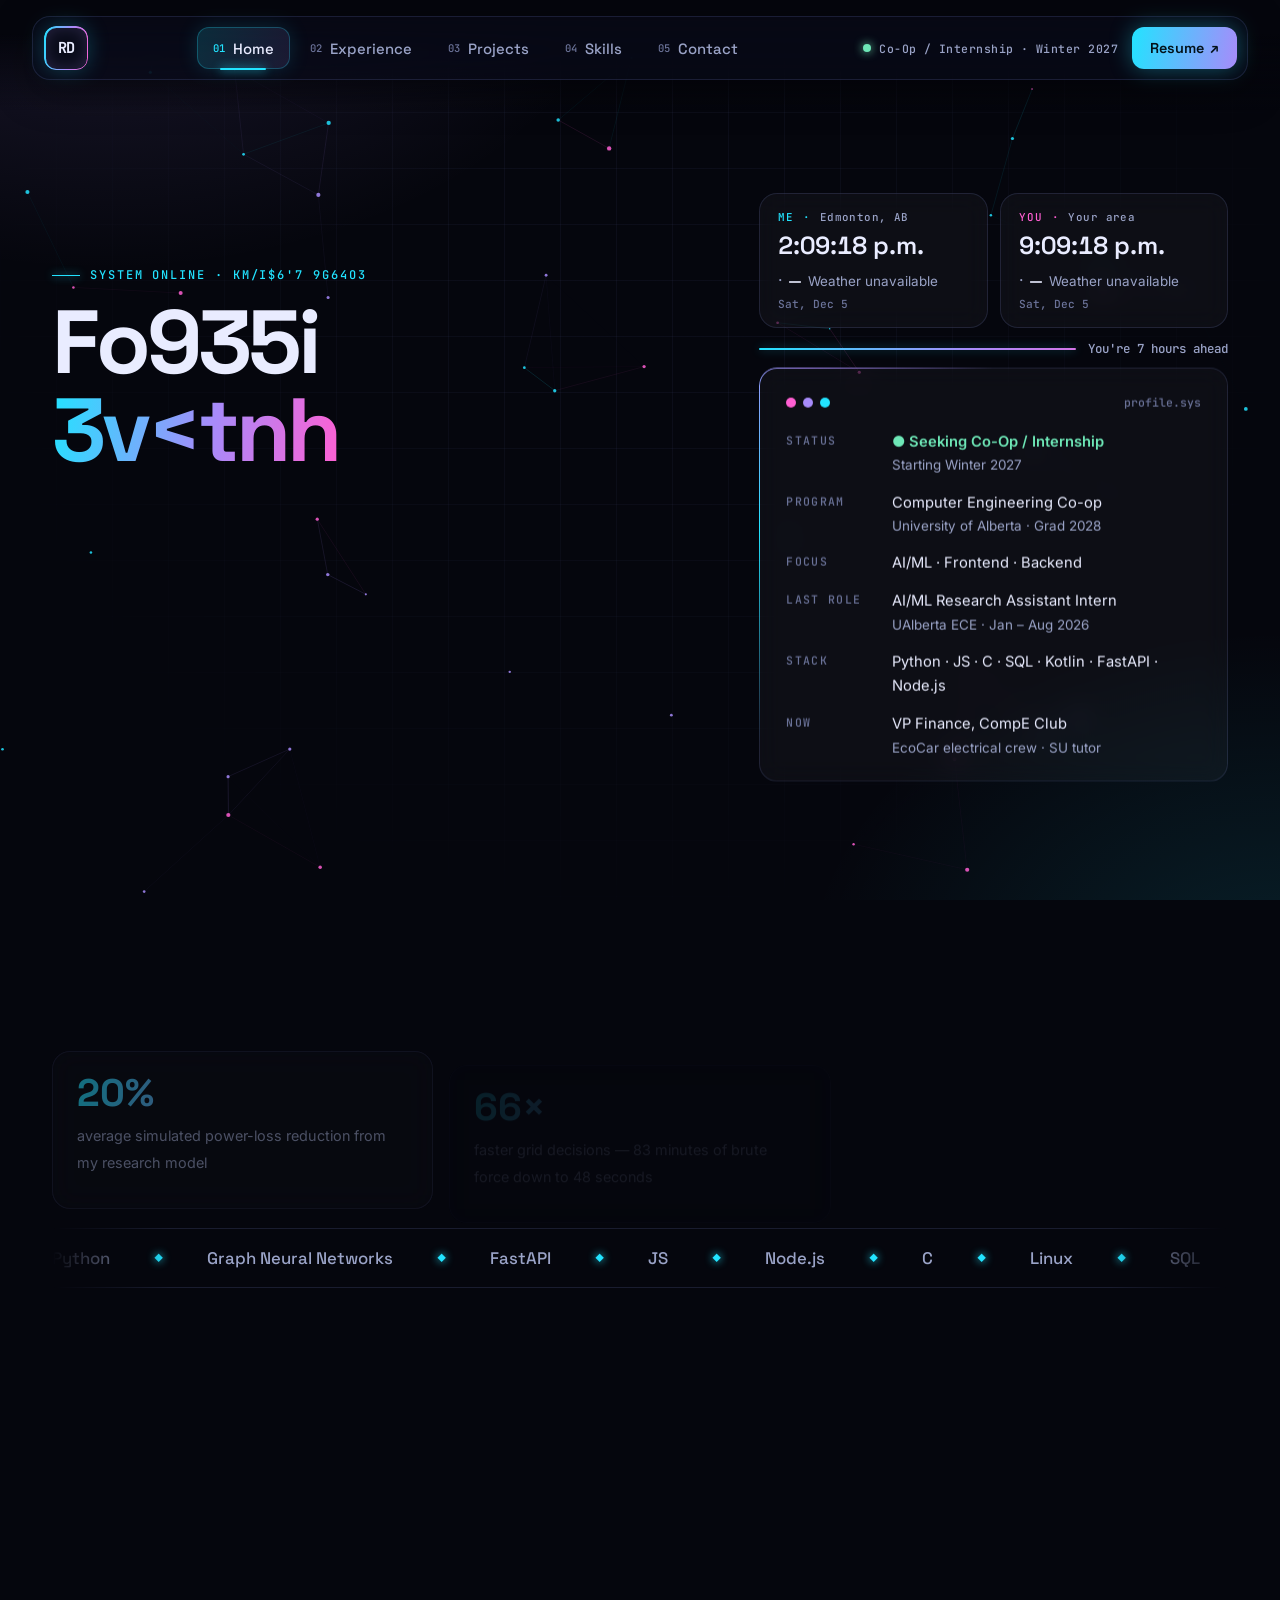
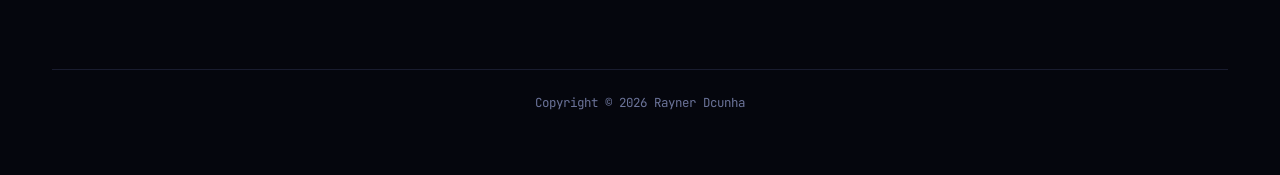
==== index.html @ 47a9ff44 "Push Leetcode UI" ====
<!doctype html>
<html lang="en">
<head>
  <meta charset="utf-8">
  <meta name="viewport" content="width=device-width, initial-scale=1">
  <title>Rayner's Domain</title>
  <meta name="description" content="Rayner Dcunha — Computer Engineering co-op student at the University of Alberta building ML systems, full-stack web apps and systems software. Looking for a co-op/internship starting Winter 2027.">
  <meta name="author" content="Rayner Dcunha">
  <link rel="canonical" href="https://raynerdcunha.vercel.app/">
  <meta property="og:type" content="website">
  <meta property="og:site_name" content="Rayner's Domain">
  <meta property="og:title" content="Rayner Dcunha | Rayner's Domain">
  <meta property="og:description" content="Rayner Dcunha — Computer Engineering co-op student at the University of Alberta building ML systems, full-stack web apps and systems software. Looking for a co-op/internship starting Winter 2027.">
  <meta property="og:url" content="https://raynerdcunha.vercel.app/">
  <meta property="og:image" content="https://raynerdcunha.vercel.app/assets/images/og-preview.png">
  <meta name="twitter:card" content="summary_large_image">
  <meta name="theme-color" content="#05060d">
  <link rel="icon" href="/assets/images/rd-logo.svg" type="image/svg+xml">
  <link rel="icon" href="/assets/images/favicon-32.png" sizes="32x32" type="image/png">
  <link rel="apple-touch-icon" href="/assets/images/apple-touch-icon.png">
  <link rel="preconnect" href="https://fonts.googleapis.com">
  <link rel="preconnect" href="https://fonts.gstatic.com" crossorigin>
  <link href="https://fonts.googleapis.com/css2?family=Inter:wght@400;500;600&family=JetBrains+Mono:wght@400;500;700&family=Space+Grotesk:wght@500;600;700&display=swap" rel="stylesheet">
  <link rel="stylesheet" href="/assets/css/main.css">
  <script>
    (function () {
      var r = document.documentElement; r.classList.add('js');
      var seen = false; try { seen = sessionStorage.getItem('rd-loader-seen') === '1'; } catch (e) {}
      var rm = false; // site effects always run
      var wiping = false; try { wiping = sessionStorage.getItem('rd-wipe') === '1'; } catch (e) {}
      if (wiping && !rm) r.classList.add('is-wiping');
      else if (!seen && !rm) r.classList.add('is-loading');
    })();
  </script>
  <script type="application/ld+json">
  {"@context":"https://schema.org","@type":"Person","name":"Rayner Dcunha","url":"https://raynerdcunha.vercel.app/",
   "email":"mailto:rdcunha@ualberta.ca","jobTitle":"Computer Engineering Co-op Student",
   "affiliation":{"@type":"CollegeOrUniversity","name":"University of Alberta"},
   "sameAs":["https://github.com/raynerdcunha","https://www.linkedin.com/in/raynerdcunha","https://leetcode.com/u/raynerdcunha"]}
  </script>
</head>
<body>
  <div class="loader" aria-hidden="true"><span class="loader__mark grad-text">RD</span></div>
  <div class="wipe" aria-hidden="true"></div>
  <div class="space" aria-hidden="true"><canvas id="space-network" aria-hidden="true"></canvas></div>

  <header class="taskbar">
    <div class="taskbar__inner">
      <a class="logo" href="/" aria-label="Home">
        <span class="logo__mark">RD</span>
      </a>
      <nav class="taskbar__nav" aria-label="Main">
        <span class="taskbar__indicator" aria-hidden="true"></span>
        <ol class="taskbar__list">
        <li><a class="taskbar__link" href="/" aria-current="page"><span class="taskbar__num">01</span>Home</a></li>
        <li><a class="taskbar__link" href="/experience"><span class="taskbar__num">02</span>Experience</a></li>
        <li><a class="taskbar__link" href="/projects"><span class="taskbar__num">03</span>Projects</a></li>
        <li><a class="taskbar__link" href="/skills"><span class="taskbar__num">04</span>Skills</a></li>
        <li><a class="taskbar__link" href="/contact"><span class="taskbar__num">05</span>Contact</a></li>
        </ol>
      </nav>
      <div class="taskbar__right">
        <span class="taskbar__status"><span class="pulse" aria-hidden="true"></span>Co-Op / Internship · Winter 2027</span>
        <a class="taskbar__resume magnetic" href="/resume" target="_blank" rel="noopener">Resume <span aria-hidden="true">↗</span><span class="visually-hidden">(PDF, opens in a new tab)</span></a>
      </div>
    </div>
    <div class="progress" aria-hidden="true"><span></span></div>
  </header>

  <main id="main" class="main">
    <section class="home" aria-labelledby="home-title">
      <div>
        <p class="hud">System online · Rayner's Domain</p>
        <h1 id="home-title" class="home__name"><span class="split">Rayner</span><br><span class="split grad-text">Dcunha</span></h1>
        <p class="home__role">I build <span class="typed" data-typed="AI/ML systems|frontends people enjoy|backends that scale|tools people actually use">AI/ML systems</span></p>
        <p class="home__pitch">
          Computer Engineering co-op student at the University of Alberta.
          I like turning ideas into working software — from AI/ML models to the frontends and backends people actually use.
        </p>
        <div class="home__actions">
          <a class="btn btn--neon magnetic" href="/projects">Explore my projects <span class="arrow" aria-hidden="true">→</span></a>
          <a class="btn magnetic" href="/assets/resume/Rayner_Dcunha_Resume.pdf" target="_blank" rel="noopener">Resume <span aria-hidden="true">↗</span></a>
          <a class="btn magnetic" href="/contact">Contact</a>
        </div>
      </div>

      <div class="hero-side">
        <div class="tz-panel" aria-label="My local time and weather next to yours">
          <div class="tz-card glass" data-side="me">
            <p class="tz-label">Me · <span data-part="city">Edmonton, AB</span></p>
            <p class="tz-time" data-part="time">--:--</p>
            <p class="tz-weather"><span class="tz-icon" data-part="icon" aria-hidden="true">·</span><span class="tz-temp" data-part="temp">…</span><span class="tz-cond" data-part="cond">Loading</span></p>
            <p class="tz-day" data-part="day">&nbsp;</p>
          </div>
          <div class="tz-card glass" data-side="you">
            <p class="tz-label">You · <span data-part="city">Your area</span></p>
            <p class="tz-time" data-part="time">--:--</p>
            <p class="tz-weather"><span class="tz-icon" data-part="icon" aria-hidden="true">·</span><span class="tz-temp" data-part="temp">…</span><span class="tz-cond" data-part="cond">Loading</span></p>
            <p class="tz-day" data-part="day">&nbsp;</p>
          </div>
          <p class="tz-gap"><span class="tz-line" aria-hidden="true"></span><span data-part="gap">&nbsp;</span></p>
        </div>
      <aside class="profile glass" aria-label="Quick profile">
        <div class="profile__bar" aria-hidden="true"><span></span><span></span><span></span><b>profile.sys</b></div>
        <dl class="profile__rows">
          <div class="profile__row"><dt>STATUS</dt><dd><span class="online">● Seeking Co-Op / Internship</span><small>Starting Winter 2027</small></dd></div>
          <div class="profile__row"><dt>PROGRAM</dt><dd>Computer Engineering Co-op<small>University of Alberta · Grad 2028</small></dd></div>
          <div class="profile__row"><dt>FOCUS</dt><dd>AI/ML · Frontend · Backend</dd></div>
          <div class="profile__row"><dt>LAST ROLE</dt><dd>AI/ML Research Assistant Intern<small>UAlberta ECE · Jan – Aug 2026</small></dd></div>
          <div class="profile__row"><dt>STACK</dt><dd>Python · JS · C · SQL · Kotlin · FastAPI · Node.js</dd></div>
          <div class="profile__row"><dt>NOW</dt><dd>VP Finance, CompE Club<small>EcoCar electrical crew · SU tutor</small></dd></div>
        </dl>
      </aside>
      </div>
    </section>

    <svg class="beams" viewBox="0 0 1200 220" preserveAspectRatio="none" aria-hidden="true">
      <defs><linearGradient id="beam-g" x1="0" x2="1"><stop offset="0" stop-color="#22e3ff" stop-opacity="0"/><stop offset=".5" stop-color="#22e3ff"/><stop offset="1" stop-color="#a78bfa" stop-opacity="0"/></linearGradient></defs>
      <path class="beam beam--1" d="M0,150 C200,40 400,200 600,110 S1000,30 1200,120"/>
      <path class="beam beam--2" d="M0,90 C250,190 450,30 650,140 S1000,200 1200,70"/>
      <path class="beam beam--3" d="M0,190 C300,120 500,170 700,60 S1050,150 1200,180"/>
    </svg>

    <ul class="stats" aria-label="Highlights">
      <li class="stat glass glass--glow reveal"><span class="stat__num grad-text" data-count="31" data-suffix="%">31%</span><span class="stat__label">average simulated power-loss reduction from my research model</span></li>
      <li class="stat glass glass--glow reveal" style="--d:.08s"><span class="stat__num grad-text" data-count="103" data-suffix="×">103×</span><span class="stat__label">faster grid decisions — 83 minutes of brute force down to 48 seconds</span></li>
      <li class="stat stat--lc glass glass--glow reveal" style="--d:.16s">
        <a class="lc" href="https://leetcode.com/u/raynerdcunha/" target="_blank" rel="noopener" aria-label="LeetCode profile: 163 problems solved. Opens in a new tab.">
          <span class="lc__main">
            <span id="lc-solved" class="stat__num grad-text" data-count="163" data-suffix="">163</span>
            <span class="stat__label">LeetCode problems solved</span>
            <span class="lc__pills">
              <span class="pill pill--easy"><b id="lc-easy">127</b> EASY</span>
              <span class="pill pill--medium"><b id="lc-medium">34</b> MED</span>
              <span class="pill pill--hard"><b id="lc-hard">2</b> HARD</span>
            </span>
          </span>
          <span class="lc__side">
            <span class="lc__arrow" aria-hidden="true">↗</span>
            <svg class="lc__ring" viewBox="0 0 100 100" aria-hidden="true">
              <circle class="lc__track" cx="50" cy="50" r="42"/>
              <circle id="lc-arc-easy" class="lc__arc lc__arc--easy" cx="50" cy="50" r="42" stroke-dasharray="197.04 66.85" stroke-dashoffset="0.00"/>
              <circle id="lc-arc-medium" class="lc__arc lc__arc--medium" cx="50" cy="50" r="42" stroke-dasharray="49.82 214.07" stroke-dashoffset="-201.04"/>
              <circle id="lc-arc-hard" class="lc__arc lc__arc--hard" cx="50" cy="50" r="42" stroke-dasharray="5.03 258.86" stroke-dashoffset="-254.86"/>
            </svg>
          </span>
        </a>
      </li>
    </ul>



    <div class="marquee" aria-label="Tech I work with">
      <div class="marquee__track">
        <span>Python</span><span>Graph Neural Networks</span><span>FastAPI</span><span>JS</span><span>Node.js</span><span>C</span><span>Linux</span><span>SQL</span><span>Neo4j</span><span>Kotlin</span><span>Jetpack Compose</span><span>LLM Agents</span><span>STM32</span><span>Git</span>
        <span aria-hidden="true">Python</span><span aria-hidden="true">Graph Neural Networks</span><span aria-hidden="true">FastAPI</span><span aria-hidden="true">JS</span><span aria-hidden="true">Node.js</span><span aria-hidden="true">C</span><span aria-hidden="true">Linux</span><span aria-hidden="true">SQL</span><span aria-hidden="true">Neo4j</span><span aria-hidden="true">Kotlin</span><span aria-hidden="true">Jetpack Compose</span><span aria-hidden="true">LLM Agents</span><span aria-hidden="true">STM32</span><span aria-hidden="true">Git</span>
      </div>
    </div>

    <nav class="sectors" aria-label="Explore the domain">
      <a class="sector glass glass--glow reveal" href="/experience"><span class="sector__num">02 / EXPERIENCE</span><span class="sector__title">Research &amp; roles <span aria-hidden="true">→</span></span><p class="sector__text">Two research positions and seven leadership roles.</p></a>
      <a class="sector glass glass--glow reveal" style="--d:.06s" href="/projects"><span class="sector__num">03 / PROJECTS</span><span class="sector__title">Things I built <span aria-hidden="true">→</span></span><p class="sector__text">ML, systems, web, Android and hardware.</p></a>
      <a class="sector glass glass--glow reveal" style="--d:.12s" href="/skills"><span class="sector__num">04 / SKILLS</span><span class="sector__title">Knowledge graph <span aria-hidden="true">→</span></span><p class="sector__text">26 skills, each linked to where I used it.</p></a>
      <a class="sector glass glass--glow reveal" style="--d:.18s" href="/contact"><span class="sector__num">05 / CONTACT</span><span class="sector__title">Say hello <span aria-hidden="true">→</span></span><p class="sector__text">Form, email, LinkedIn, GitHub.</p></a>
    </nav>

    <footer class="footer">
      <span>Copyright © <span id="year">2026</span> Rayner Dcunha</span>
    </footer>
  </main>
  <script src="/assets/vendor/gsap.min.js" defer></script>
  <script src="/assets/vendor/ScrollTrigger.min.js" defer></script>
  <script src="/assets/js/site-shell.js" defer></script>
  <script src="/assets/js/motion.js" defer></script>
  <script src="/assets/js/space-network.js" defer></script>
  <script src="/assets/js/time-weather.js" defer></script>
  <script src="/assets/js/leetcode-stat.js" defer></script>
</body>
</html>
---- assets/css/main.css ----
/* =========================================================
   Rayner's Domain — shared stylesheet (all pages)
   Theme: dark & futuristic — deep space, neon, glass.
   Sections: tokens · base · background · shell (taskbar, cursor, wipe)
             components · home · experience · projects
             skills · contact · 404 · motion · small screens
   ========================================================= */

/* ---------- Tokens ---------- */
:root {
  --bg: #05060d;
  --bg-2: #0a0c1a;
  --glass: rgba(255, 255, 255, 0.035);
  --glass-strong: rgba(255, 255, 255, 0.06);
  --line: rgba(148, 163, 255, 0.14);
  --line-strong: rgba(148, 163, 255, 0.28);
  --text: #e9ecff;
  --muted: #9aa3c7;
  --dim: #6b7399;

  --cyan: #22e3ff;
  --violet: #a78bfa;
  --pink: #ff5fd2;
  --lime: #6ee7b7;
  --blue: #60a5fa;
  --grad: linear-gradient(100deg, var(--cyan), var(--violet) 55%, var(--pink));

  /* Skill clusters */
  --c-lang: var(--cyan);
  --c-web: var(--violet);
  --c-data: var(--blue);
  --c-ai: var(--pink);
  --c-systems: var(--lime);

  --font-display: "Space Grotesk", "Inter", system-ui, sans-serif;
  --font-sans: "Inter", system-ui, -apple-system, "Segoe UI", sans-serif;
  --font-mono: "JetBrains Mono", ui-monospace, Menlo, Consolas, monospace;

  --radius: 18px;
  --radius-sm: 10px;
  color-scheme: dark;
}

/* ---------- Base ---------- */
*, *::before, *::after { box-sizing: border-box; }
html { -webkit-text-size-adjust: 100%; }
body {
  margin: 0; min-height: 100vh;
  background: var(--bg); color: var(--text);
  font: 16px/1.65 var(--font-sans);
  -webkit-font-smoothing: antialiased;
  overflow-x: hidden;
}
h1, h2, h3, h4 { font-family: var(--font-display); line-height: 1.15; margin: 0; letter-spacing: -0.02em; }
p { margin: 0 0 1em; }
ul, ol { margin: 0; padding: 0; }
a { color: var(--cyan); text-decoration: none; }
a:hover { text-decoration: underline; text-underline-offset: 3px; }
strong { font-weight: 600; color: var(--text); }
code { font-family: var(--font-mono); font-size: 0.86em; color: var(--cyan); }
::selection { background: rgba(34, 227, 255, 0.3); }
:focus-visible { outline: 2px solid var(--cyan); outline-offset: 3px; border-radius: 6px; }

.visually-hidden {
  position: absolute !important; width: 1px; height: 1px; margin: -1px; padding: 0;
  overflow: hidden; clip: rect(0 0 0 0); white-space: nowrap; border: 0;
}
.skip-link {
  position: fixed; left: 16px; top: -60px; z-index: 100; padding: 10px 14px; border-radius: var(--radius-sm);
  background: var(--cyan); color: #00131a; font-weight: 600;
}
.skip-link:focus { top: 16px; }

/* ---------- Background: glows + grid ---------- */
.space {
  position: fixed; inset: 0; z-index: -1; pointer-events: none;
  background:
    radial-gradient(900px 600px at 8% -10%, rgba(167, 139, 250, 0.16), transparent 60%),
    radial-gradient(800px 600px at 100% 110%, rgba(34, 227, 255, 0.12), transparent 60%),
    var(--bg);
}
.space::before {
  content: ""; position: absolute; inset: 0;
  background-image:
    linear-gradient(var(--line) 1px, transparent 1px),
    linear-gradient(90deg, var(--line) 1px, transparent 1px);
  background-size: 56px 56px;
  opacity: 0.35;
  mask-image: radial-gradient(ellipse at 50% 30%, #000 20%, transparent 75%);
  -webkit-mask-image: radial-gradient(ellipse at 50% 30%, #000 20%, transparent 75%);
}
.space canvas { position: absolute; inset: 0; width: 100%; height: 100%; }

/* ---------- Shell: top taskbar, main ---------- */
.taskbar { position: fixed; top: 16px; left: 0; right: 0; z-index: 50; padding: 0 32px; pointer-events: none; }
.taskbar::before { content: ""; position: absolute; left: 0; right: 0; top: -16px; height: 110px; z-index: -1; background: linear-gradient(var(--bg) 30%, transparent); }
.taskbar__inner {
  pointer-events: auto; position: relative; max-width: 1240px; margin: 0 auto; height: 64px; padding: 0 10px 0 12px;
  display: flex; align-items: center; justify-content: space-between; gap: 20px;
  background: rgba(10, 12, 26, 0.55); border: 1px solid var(--line); border-radius: 18px;
  backdrop-filter: blur(18px) saturate(140%); -webkit-backdrop-filter: blur(18px) saturate(140%);
  box-shadow: 0 10px 40px rgba(0, 0, 0, 0.35); transition: background-color .3s, box-shadow .3s;
}
.is-scrolled .taskbar__inner { background: rgba(8, 10, 22, 0.82); box-shadow: 0 14px 50px rgba(0, 0, 0, 0.55), 0 0 0 1px rgba(34, 227, 255, 0.06); }

.logo { display: inline-flex; color: var(--text); }
.logo:hover { text-decoration: none; }
.logo__mark {
  position: relative; display: grid; place-items: center; width: 42px; height: 42px; border-radius: 12px;
  font: 700 0.95rem/1 var(--font-mono); letter-spacing: -0.04em; color: var(--text); background: var(--bg-2);
  box-shadow: 0 0 22px rgba(34, 227, 255, 0.28), inset 0 0 16px rgba(167, 139, 250, 0.2); transition: transform .3s, box-shadow .3s;
}
.logo__mark::after {
  content: ""; position: absolute; inset: -1px; border-radius: inherit; padding: 1.5px; background: var(--grad);
  -webkit-mask: linear-gradient(#000 0 0) content-box, linear-gradient(#000 0 0); -webkit-mask-composite: xor; mask-composite: exclude;
}
.logo:hover .logo__mark { transform: rotate(-6deg) scale(1.06); box-shadow: 0 0 34px rgba(34, 227, 255, 0.5), inset 0 0 16px rgba(167, 139, 250, 0.3); }

.taskbar__nav { position: relative; }
.taskbar__list { list-style: none; display: flex; gap: 4px; position: relative; z-index: 1; }
.taskbar__link {
  display: flex; align-items: center; gap: 8px; height: 42px; padding: 0 16px; border-radius: 12px;
  color: var(--muted); font: 500 0.93rem var(--font-display); transition: color .2s;
}
.taskbar__link:hover { color: var(--text); text-decoration: none; }
.taskbar__num { font: 500 0.66rem var(--font-mono); color: var(--dim); transition: color .2s; }
.taskbar__link[aria-current="page"] { color: var(--text); }
.taskbar__link[aria-current="page"] .taskbar__num { color: var(--cyan); }
.taskbar__indicator {
  position: absolute; top: 0; left: 0; height: 42px; width: 0; border-radius: 12px; opacity: 0;
  background: linear-gradient(100deg, rgba(34, 227, 255, 0.16), rgba(167, 139, 250, 0.12));
  box-shadow: inset 0 0 0 1px rgba(34, 227, 255, 0.25), 0 0 20px rgba(34, 227, 255, 0.15);
  transition: transform .35s cubic-bezier(.2, .8, .2, 1), width .35s cubic-bezier(.2, .8, .2, 1), opacity .2s;
}
.taskbar__indicator::after { content: ""; position: absolute; left: 25%; right: 25%; bottom: -1px; height: 2px; border-radius: 2px; background: var(--cyan); box-shadow: 0 0 10px var(--cyan); }

.taskbar__right { display: flex; align-items: center; gap: 14px; }
.taskbar__status { display: inline-flex; align-items: center; gap: 8px; font: 500 0.72rem var(--font-mono); color: var(--muted); letter-spacing: 0.04em; }
.taskbar__resume {
  display: inline-flex; align-items: center; gap: 6px; height: 42px; padding: 0 18px; border-radius: 12px;
  font: 600 0.9rem var(--font-display); color: #03121a; background: linear-gradient(100deg, var(--cyan), var(--violet));
  box-shadow: 0 0 22px rgba(34, 227, 255, 0.35);
}
.taskbar__resume:hover { text-decoration: none; box-shadow: 0 0 34px rgba(34, 227, 255, 0.6); }
.pulse { flex: none; width: 8px; height: 8px; border-radius: 50%; background: var(--lime); box-shadow: 0 0 10px var(--lime); animation: pulse 2s ease-in-out infinite; }

.progress { position: absolute; left: 32px; right: 32px; bottom: -2px; max-width: 1240px; margin: 0 auto; height: 2px; pointer-events: none; }
.progress span { display: block; height: 100%; width: 100%; transform-origin: left; transform: scaleX(0); background: var(--grad); box-shadow: 0 0 10px var(--cyan); border-radius: 2px; }

.main { max-width: 1240px; margin: 0 auto; min-height: 100vh; padding: 150px 32px 64px; }

.footer {
  margin-top: 80px; padding-top: 24px; border-top: 1px solid var(--line);
  display: flex; justify-content: center; gap: 20px; font: 0.78rem var(--font-mono); color: var(--dim);
}

/* ---------- Page wipe transition ---------- */
.wipe { position: fixed; inset: 0; z-index: 250; pointer-events: none; visibility: hidden; background: linear-gradient(110deg, #05060d 0%, #0b1030 40%, #1b1446 60%, #05060d 100%); }
.is-wiping .wipe { visibility: visible; }
.wipe::after { content: ""; position: absolute; top: 0; bottom: 0; right: 0; width: 3px; background: var(--grad); box-shadow: 0 0 30px var(--cyan); }

/* ---------- Components ---------- */
.hud { font: 500 0.75rem/1 var(--font-mono); letter-spacing: 0.16em; text-transform: uppercase; color: var(--cyan); margin: 0 0 18px; display: flex; align-items: center; gap: 10px; }
.hud::before { content: ""; width: 28px; height: 1px; background: var(--cyan); box-shadow: 0 0 8px var(--cyan); }

.page-head { margin-bottom: 48px; max-width: 760px; }
.page-title { font-size: clamp(2.6rem, 4.6vw, 3.8rem); font-weight: 700; margin-bottom: 14px; }
.page-lead { color: var(--muted); font-size: 1.12rem; max-width: 62ch; margin: 0; }
.grad-text { background: var(--grad); -webkit-background-clip: text; background-clip: text; color: transparent; }

.glass {
  position: relative; background: var(--glass); border: 1px solid var(--line); border-radius: var(--radius);
  backdrop-filter: blur(12px); -webkit-backdrop-filter: blur(12px);
  transition: border-color .25s, transform .25s, box-shadow .25s;
}
/* Cursor-follow glow (position set by site-shell.js) */
.glass--glow::before {
  content: ""; position: absolute; inset: 0; border-radius: inherit; pointer-events: none; opacity: 0; transition: opacity .3s;
  background: radial-gradient(420px circle at var(--mx, 50%) var(--my, 50%), rgba(34, 227, 255, 0.10), transparent 45%);
}
.glass--glow:hover::before { opacity: 1; }
.glass--glow:hover { border-color: rgba(34, 227, 255, 0.35); box-shadow: 0 0 0 1px rgba(34, 227, 255, 0.08), 0 24px 60px rgba(0, 0, 0, 0.45); }

.btn {
  position: relative; display: inline-flex; align-items: center; gap: 8px; height: 48px; padding: 0 22px; border-radius: 12px;
  font: 600 0.95rem var(--font-display); color: var(--text); cursor: pointer; border: 1px solid var(--line-strong); background: var(--glass);
  transition: transform .2s, box-shadow .2s, border-color .2s;
}
.btn:hover { text-decoration: none; transform: translateY(-2px); border-color: var(--cyan); box-shadow: 0 0 24px rgba(34, 227, 255, 0.22); }
.btn--neon { border: 0; color: #03121a; background: linear-gradient(100deg, var(--cyan), #7cc8ff 60%, var(--violet)); box-shadow: 0 0 28px rgba(34, 227, 255, 0.35); }
.btn--neon:hover { box-shadow: 0 0 40px rgba(34, 227, 255, 0.55); }
.arrow { transition: transform .2s; }
.btn:hover .arrow { transform: translateX(3px); }

.chips { list-style: none; display: flex; flex-wrap: wrap; gap: 8px; }
.chips li {
  font: 500 0.74rem/1 var(--font-mono); color: var(--muted); padding: 7px 10px; border-radius: 8px;
  background: rgba(148, 163, 255, 0.06); border: 1px solid var(--line);
}

/* ---------- HOME ---------- */
.home { display: grid; grid-template-columns: minmax(0, 1.25fr) minmax(360px, 0.9fr); gap: 56px; align-items: center; min-height: calc(100vh - 220px); }
.home__name { font-size: clamp(3.6rem, 7vw, 6.2rem); font-weight: 700; letter-spacing: -0.045em; line-height: 0.98; margin-bottom: 20px; }
.home__role { font: 500 clamp(1.15rem, 1.7vw, 1.45rem)/1.4 var(--font-display); color: var(--muted); margin-bottom: 18px; min-height: 1.4em; }
.typed { color: var(--text); border-right: 2px solid var(--cyan); padding-right: 4px; animation: caret 1s step-end infinite; }
.home__pitch { font-size: 1.08rem; color: var(--muted); max-width: 56ch; margin-bottom: 34px; }
.home__actions { display: flex; flex-wrap: wrap; gap: 12px; }

.profile { padding: 26px 26px 22px; }
.profile__bar { display: flex; align-items: center; gap: 7px; margin-bottom: 20px; }
.profile__bar span { width: 10px; height: 10px; border-radius: 50%; background: var(--line-strong); }
.profile__bar span:first-child { background: var(--pink); }
.profile__bar span:nth-child(2) { background: var(--violet); }
.profile__bar span:nth-child(3) { background: var(--cyan); }
.profile__bar b { margin-left: auto; font: 500 0.72rem var(--font-mono); color: var(--dim); }
.profile__rows { display: grid; gap: 14px; margin: 0; }
.profile__row { display: grid; grid-template-columns: 92px 1fr; gap: 14px; font-size: 0.92rem; }
.profile__row dt { font: 500 0.72rem/1.9 var(--font-mono); letter-spacing: 0.12em; color: var(--dim); }
.profile__row dd { margin: 0; color: var(--text); min-width: 0; }
.profile__row dd small { display: block; color: var(--muted); font-size: 0.84rem; }
.online { color: var(--lime); font-weight: 600; }

.stats { list-style: none; display: grid; grid-template-columns: repeat(3, 1fr); gap: 16px; margin-top: 56px; }
.stat { padding: 22px 24px; }
.stat__num { display: block; font: 700 2.4rem/1 var(--font-display); margin-bottom: 10px; }
.stat__label { color: var(--muted); font-size: 0.9rem; line-height: 1.5; }

/* LeetCode stat box: total, difficulty pills, ring, links to the profile */
.stat--lc { padding: 0; }
.lc { display: grid; grid-template-columns: minmax(0, 1fr) auto; gap: 12px; height: 100%; min-height: 150px; padding: 22px 24px; color: inherit; border-radius: inherit; }
.lc:hover { text-decoration: none; }
.lc__pills { display: flex; flex-wrap: wrap; gap: 8px; margin-top: 10px; }
.pill { display: inline-flex; align-items: center; gap: 6px; padding: 4px 10px; border-radius: 999px; font: 500 0.72rem var(--font-mono); letter-spacing: 0.04em; color: var(--c); border: 1px solid color-mix(in srgb, var(--c) 40%, transparent); background: color-mix(in srgb, var(--c) 10%, transparent); }
.pill b { font: 700 0.85rem var(--font-display); }
.pill--easy { --c: #34d399; } .pill--medium { --c: #fbbf24; } .pill--hard { --c: #fb7185; }
.lc__side { display: flex; flex-direction: column; align-items: flex-end; justify-content: space-between; gap: 8px; }
.lc__arrow { display: grid; place-items: center; width: 28px; height: 28px; border: 1px solid var(--line-strong); border-radius: 50%; color: var(--muted); font-size: 0.85rem; transition: color .2s, border-color .2s, transform .2s; }
.lc:hover .lc__arrow, .lc:focus-visible .lc__arrow { color: var(--cyan); border-color: var(--cyan); transform: translate(2px, -2px); }
.lc__ring { width: 72px; height: 72px; transform: rotate(-90deg); }
.lc__track, .lc__arc { fill: none; stroke-width: 12; stroke-linecap: round; }
.lc__track { stroke: rgba(148, 163, 255, 0.10); }
.lc__arc--easy { stroke: #34d399; } .lc__arc--medium { stroke: #fbbf24; } .lc__arc--hard { stroke: #fb7185; }

.sectors { display: grid; grid-template-columns: repeat(4, 1fr); gap: 16px; margin-top: 16px; }
.sector { display: block; padding: 22px; color: var(--text); }
.sector:hover { text-decoration: none; transform: translateY(-3px); }
.sector__num { font: 500 0.72rem var(--font-mono); color: var(--cyan); letter-spacing: 0.12em; }
.sector__title { display: flex; justify-content: space-between; align-items: center; font: 600 1.15rem var(--font-display); margin: 10px 0 6px; }
.sector__text { color: var(--muted); font-size: 0.88rem; margin: 0; }

.split { display: inline-block; overflow: hidden; padding-bottom: 0.08em; margin-bottom: -0.08em; vertical-align: bottom; }
.split .ch { display: inline-block; will-change: transform; }

.beams { display: block; width: 100%; height: 160px; margin: 24px 0 -40px; overflow: visible; }
.beam { fill: none; stroke: url(#beam-g); stroke-width: 2; stroke-dasharray: 220 900; animation: flow 6s linear infinite; filter: drop-shadow(0 0 6px rgba(34, 227, 255, 0.7)); }
.beam--2 { animation-duration: 8s; animation-delay: -2s; stroke-dasharray: 160 1000; opacity: .8; }
.beam--3 { animation-duration: 10s; animation-delay: -5s; stroke-dasharray: 120 1100; opacity: .6; }
@keyframes flow { from { stroke-dashoffset: 1120; } to { stroke-dashoffset: 0; } }

.marquee {
  position: relative; overflow: hidden; margin: 40px 0 8px; padding: 18px 0; border-block: 1px solid var(--line);
  mask-image: linear-gradient(90deg, transparent, #000 10%, #000 90%, transparent);
  -webkit-mask-image: linear-gradient(90deg, transparent, #000 10%, #000 90%, transparent);
}
.marquee__track { display: flex; gap: 44px; width: max-content; animation: marquee 38s linear infinite; }
.marquee:hover .marquee__track { animation-play-state: paused; }
.marquee__track span { font: 500 1.05rem var(--font-display); color: var(--muted); white-space: nowrap; display: inline-flex; align-items: center; gap: 44px; }
.marquee__track span::after { content: "◆"; font-size: 0.55rem; color: var(--cyan); text-shadow: 0 0 8px var(--cyan); }
/* Right-to-left scroll */
@keyframes marquee { from { transform: translateX(0); } to { transform: translateX(-50%); } }

.stack-marquee { overflow: hidden; mask-image: linear-gradient(90deg, transparent, #000 12%, #000 88%, transparent); -webkit-mask-image: linear-gradient(90deg, transparent, #000 12%, #000 88%, transparent); }
.stack-marquee__track { display: flex; gap: 10px; width: max-content; animation: marquee 16s linear infinite; }
.stack-marquee:hover .stack-marquee__track { animation-play-state: paused; }
.stack-marquee__track span { font: 500 0.8rem var(--font-mono); color: var(--text); padding: 4px 10px; border-radius: 8px; border: 1px solid var(--line-strong); background: rgba(34, 227, 255, 0.06); white-space: nowrap; }

/* Animated gradient border on the profile card */
@property --spin { syntax: "<angle>"; initial-value: 0deg; inherits: false; }
.profile::after {
  content: ""; position: absolute; inset: -1px; border-radius: inherit; padding: 1px; pointer-events: none;
  background: conic-gradient(from var(--spin), transparent 0 65%, var(--cyan) 78%, var(--violet) 88%, transparent 100%);
  -webkit-mask: linear-gradient(#000 0 0) content-box, linear-gradient(#000 0 0); -webkit-mask-composite: xor; mask-composite: exclude;
  animation: spin-border 5s linear infinite;
}
@keyframes spin-border { to { --spin: 360deg; } }

.tilt { transform-style: preserve-3d; will-change: transform; }

/* ---------- EXPERIENCE ---------- */
.exp { display: grid; grid-template-columns: minmax(0, 1.6fr) minmax(300px, 1fr); gap: 40px; align-items: start; }
.timeline { list-style: none; position: relative; padding-left: 36px; display: grid; gap: 22px; }
.timeline::before {
  content: ""; position: absolute; left: 9px; top: 8px; bottom: 8px; width: 2px;
  background: linear-gradient(var(--cyan), var(--violet) 60%, transparent); box-shadow: 0 0 12px rgba(34, 227, 255, 0.5);
  transform-origin: top; transform: scaleY(var(--draw, 1));
}
.job { padding: 28px; }
.job::after {
  content: ""; position: absolute; left: -34px; top: 34px; width: 14px; height: 14px; border-radius: 50%;
  background: var(--bg); border: 2px solid var(--cyan); box-shadow: 0 0 14px var(--cyan);
}
.job__top { display: flex; justify-content: space-between; align-items: baseline; gap: 16px; margin-bottom: 4px; }
.job__role { font-size: 1.35rem; font-weight: 600; }
.job__dates { font: 500 0.78rem var(--font-mono); color: var(--cyan); white-space: nowrap; }
.job__org { color: var(--muted); margin-bottom: 16px; font-size: 0.95rem; }
.job__points { padding-left: 1.1em; display: grid; gap: 8px; color: #cdd3f0; margin-bottom: 18px; }
.job__points li::marker { color: var(--violet); }
.hl { color: var(--cyan); font-weight: 600; }

.side-title { font: 600 1.1rem var(--font-display); margin: 0 0 14px; display: flex; align-items: center; gap: 10px; }
.side-title span { font: 500 0.72rem var(--font-mono); color: var(--dim); }
.roles { list-style: none; display: grid; gap: 10px; }
.role { padding: 16px 18px; }
.role__title { font: 600 0.98rem var(--font-display); display: block; }
.role__org { color: var(--muted); font-size: 0.86rem; display: block; }
.role__dates { font: 500 0.72rem var(--font-mono); color: var(--dim); display: block; margin-top: 4px; }
.award { margin-top: 22px; padding: 20px; border-color: rgba(167, 139, 250, 0.35); }
.award p { margin: 0; color: var(--muted); font-size: 0.9rem; }
.award strong { display: block; font-family: var(--font-display); font-size: 1rem; margin-bottom: 4px; }

/* ---------- PROJECTS ---------- */
.filters { display: flex; flex-wrap: wrap; gap: 8px; margin: -16px 0 28px; }
.filter {
  height: 38px; padding: 0 16px; border-radius: 999px; cursor: pointer;
  font: 500 0.84rem var(--font-display); color: var(--muted); background: var(--glass); border: 1px solid var(--line);
  transition: all .2s;
}
.filter:hover { color: var(--text); border-color: var(--line-strong); }
.filter[aria-pressed="true"] { color: #03121a; background: var(--cyan); border-color: var(--cyan); box-shadow: 0 0 20px rgba(34, 227, 255, 0.35); }

.bento { display: grid; grid-template-columns: repeat(6, 1fr); gap: 18px; }
.proj { display: flex; flex-direction: column; overflow: hidden; grid-column: span 2; }
.proj--xl { grid-column: span 4; grid-row: span 2; }
.proj--wide { grid-column: span 3; }
.proj.is-hidden { display: none; }
.proj__visual { position: relative; height: 170px; border-bottom: 1px solid var(--line); overflow: hidden; background: rgba(3, 5, 14, 0.6); }
.proj--xl .proj__visual { height: auto; flex: 1; min-height: 300px; }
.proj__visual .vis-center { padding: 10px; }
.proj__visual img { width: 100%; height: 100%; object-fit: cover; display: block; }
.proj__body { padding: 22px 24px 24px; display: flex; flex-direction: column; flex: 1; }
.proj__meta { display: flex; justify-content: space-between; gap: 12px; font: 500 0.72rem var(--font-mono); color: var(--dim); letter-spacing: 0.06em; margin-bottom: 8px; }
.proj__meta b { color: var(--cyan); font-weight: 500; }
.proj__title { font-size: 1.35rem; font-weight: 600; margin-bottom: 8px; }
.proj--xl .proj__title { font-size: 1.8rem; }
.proj__problem { color: var(--muted); font-size: 0.94rem; margin-bottom: 14px; }
.proj__points { padding-left: 1.1em; display: grid; gap: 6px; font-size: 0.92rem; color: #cdd3f0; margin-bottom: 16px; }
.proj__points li::marker { color: var(--violet); }
.proj__links { display: flex; gap: 10px; align-items: center; margin-top: auto; padding-top: 18px; }
.proj__link {
  display: inline-flex; align-items: center; gap: 6px; height: 38px; padding: 0 14px; border-radius: 10px;
  border: 1px solid var(--line-strong); color: var(--text); font: 600 0.84rem var(--font-display);
}
.proj__link:hover { text-decoration: none; border-color: var(--cyan); box-shadow: 0 0 16px rgba(34, 227, 255, 0.25); }
.proj__note { font: 500 0.74rem var(--font-mono); color: var(--dim); }

/* Visual: live terminal */
.term { position: absolute; inset: 0; padding: 22px 26px; font: 0.88rem/1.75 var(--font-mono); color: var(--text); white-space: pre-wrap; }
.term .p { color: var(--lime); }
.term .o { color: var(--muted); }
.term .ok { color: var(--cyan); }
.term__cursor { display: inline-block; width: 8px; height: 1.05em; vertical-align: -2px; background: var(--cyan); box-shadow: 0 0 8px var(--cyan); animation: caret 1s step-end infinite; }

/* Visual: speed race */
.race { position: absolute; inset: 0; padding: 26px; display: grid; align-content: center; gap: 16px; }
.race__row { display: grid; grid-template-columns: 130px 1fr 64px; align-items: center; gap: 12px; font: 0.76rem var(--font-mono); color: var(--muted); }
.race__track { height: 8px; border-radius: 8px; background: rgba(148, 163, 255, 0.1); overflow: hidden; }
.race__bar { height: 100%; width: 0; border-radius: inherit; transition: width 1.6s cubic-bezier(.2, .8, .2, 1); }
.race__bar--slow { background: var(--dim); }
.race__bar--fast { background: var(--grad); box-shadow: 0 0 12px var(--cyan); }
.race.is-run .race__bar--slow { width: 100%; }
.race.is-run .race__bar--fast { width: 1%; min-width: 6px; }
.race__big { font: 700 1.7rem var(--font-display); }

/* Visual: centered badge / sensor / choice */
.vis-center { position: absolute; inset: 0; display: grid; place-items: center; align-content: center; gap: 10px; text-align: center; }
.badge2 {
  width: 82px; height: 82px; border-radius: 50%; display: grid; place-items: center;
  font: 700 1.5rem var(--font-display); color: var(--violet); border: 2px solid var(--violet); box-shadow: 0 0 26px rgba(167, 139, 250, 0.45), inset 0 0 18px rgba(167, 139, 250, 0.25);
}
.vis-cap { font: 500 0.72rem var(--font-mono); color: var(--dim); letter-spacing: 0.08em; }
.wheel {
  width: 86px; height: 86px; border-radius: 50%; border: 2px dashed var(--lime); box-shadow: 0 0 22px rgba(110, 231, 183, 0.35);
  animation: spin 6s linear infinite; position: relative;
}
.wheel::after { content: ""; position: absolute; inset: 30px; border-radius: 50%; background: var(--lime); box-shadow: 0 0 14px var(--lime); }
.choice { display: flex; gap: 8px; }
.choice span { font: 500 0.74rem var(--font-mono); padding: 6px 12px; border-radius: 999px; border: 1px solid var(--line-strong); color: var(--muted); }
.choice span.is-on { color: #03121a; background: var(--pink); border-color: var(--pink); box-shadow: 0 0 16px rgba(255, 95, 210, 0.5); }
.choice-q { font: 700 1.6rem var(--font-display); }

.more { margin-top: 26px; padding: 18px 22px; display: flex; justify-content: space-between; align-items: center; gap: 20px; color: var(--muted); font-size: 0.94rem; }

/* ---------- SKILLS ---------- */
.skills-layout { display: grid; grid-template-columns: minmax(0, 1fr) 320px; gap: 22px; align-items: stretch; }
.graph-panel { padding: 8px; overflow: hidden; }
.skills__graph { display: block; width: 100%; height: auto; }
.skills__list { display: none; padding: 22px; grid-template-columns: repeat(3, 1fr); gap: 22px; }
.skills[data-view="list"] .skills__graph { display: none; }
.skills[data-view="list"] .skills__list { display: grid; }

.side-panel { padding: 22px; display: flex; flex-direction: column; gap: 22px; }
.view-switch { display: inline-flex; padding: 4px; border-radius: 12px; background: rgba(3, 5, 14, 0.6); border: 1px solid var(--line); align-self: flex-start; }
.view-switch__btn { height: 34px; padding: 0 16px; border: 0; border-radius: 9px; background: none; color: var(--muted); font: 600 0.84rem var(--font-display); cursor: pointer; }
.view-switch__btn[aria-pressed="true"] { background: var(--cyan); color: #03121a; box-shadow: 0 0 16px rgba(34, 227, 255, 0.4); }

.skill-info { min-height: 150px; padding: 18px; border-radius: 14px; background: rgba(3, 5, 14, 0.55); border: 1px solid var(--line); font-size: 0.9rem; }
.skill-info p { margin: 0; }
.skill-info__hint { color: var(--dim); font-family: var(--font-mono); font-size: 0.8rem; }
.skill-info__name { font: 600 1.3rem var(--font-display); margin-bottom: 4px !important; }
.skill-info__group { font: 500 0.74rem var(--font-mono); letter-spacing: 0.06em; margin-bottom: 12px !important; }
.skill-info__uses { color: var(--muted); line-height: 1.7; }

.legend { list-style: none; display: grid; gap: 9px; font-size: 0.86rem; color: var(--muted); }
.legend li { display: flex; align-items: center; gap: 10px; }
.legend li:last-child { font-size: 0.78rem; color: var(--dim); margin-top: 4px; }
.swatch { width: 10px; height: 10px; border-radius: 50%; flex: none; display: inline-block; box-shadow: 0 0 8px currentColor; }

/* SVG graph */
.g-edge { stroke: rgba(148, 163, 255, 0.18); stroke-width: 1.2; transition: opacity .25s, stroke .25s; }
.g-edge--cross { stroke-dasharray: 3 5; }
.g-node { cursor: pointer; outline: none; transition: opacity .25s; }
.g-node circle { stroke: rgba(5, 6, 13, 0.9); stroke-width: 2; }
.g-node text { fill: var(--text); font: 500 12.5px var(--font-sans); pointer-events: none; paint-order: stroke; stroke: var(--bg); stroke-width: 4px; stroke-linejoin: round; }
.g-node--hub circle { fill-opacity: 0.08; stroke-width: 1.4; stroke-dasharray: 2 4; }
.g-node--hub text { font: 600 10.5px var(--font-mono); letter-spacing: 0.12em; text-transform: uppercase; fill: var(--muted); }
.g-node:focus-visible circle { stroke: #fff; stroke-width: 3; }
.skills__graph.is-focused .g-node:not(.is-lit) { opacity: 0.15; }
.skills__graph.is-focused .g-edge:not(.is-lit) { opacity: 0.06; }
.g-edge.is-lit { stroke: var(--cyan); stroke-width: 2; filter: drop-shadow(0 0 4px var(--cyan)); }

.list-group h4 { font-size: 1rem; display: flex; align-items: center; gap: 10px; margin-bottom: 12px; }
.list-group ul { list-style: none; display: grid; gap: 10px; }
.list-group li { font-size: 0.92rem; }
.list-group li span { display: block; color: var(--dim); font-size: 0.8rem; }

.certs-title { font: 600 1.4rem var(--font-display); margin: 56px 0 18px; }
.certs { list-style: none; display: grid; grid-template-columns: repeat(3, 1fr); gap: 14px; }
.cert { padding: 18px 20px; }
.cert__tag { font: 500 0.68rem var(--font-mono); letter-spacing: 0.12em; text-transform: uppercase; color: var(--cluster, var(--cyan)); }
.cert__name { display: block; font: 600 1rem var(--font-display); margin: 8px 0 4px; }
.cert__issuer { color: var(--muted); font-size: 0.85rem; }
[data-cluster="lang"] { --cluster: var(--c-lang); }
[data-cluster="web"] { --cluster: var(--c-web); }
[data-cluster="data"] { --cluster: var(--c-data); }
[data-cluster="ai"] { --cluster: var(--c-ai); }
[data-cluster="systems"] { --cluster: var(--c-systems); }

/* ---------- CONTACT ---------- */
.contact { display: grid; grid-template-columns: minmax(0, 1.35fr) minmax(320px, 1fr); gap: 22px; align-items: start; }
.panel { padding: 30px; }
.panel__title { font: 600 1.25rem var(--font-display); margin-bottom: 22px; }
.form-row { display: grid; grid-template-columns: 1fr 1fr; gap: 16px; }
.field { display: grid; gap: 8px; margin-bottom: 16px; }
.field label { font: 500 0.72rem var(--font-mono); letter-spacing: 0.14em; text-transform: uppercase; color: var(--muted); }
.field input, .field textarea {
  width: 100%; padding: 13px 15px; border-radius: 12px; border: 1px solid var(--line);
  background: rgba(3, 5, 14, 0.6); color: var(--text); font: 16px/1.5 var(--font-sans); transition: border-color .2s, box-shadow .2s;
}
.field textarea { min-height: 160px; resize: vertical; }
.field input::placeholder, .field textarea::placeholder { color: var(--dim); }
.field input:focus, .field textarea:focus { outline: none; border-color: var(--cyan); box-shadow: 0 0 0 3px rgba(34, 227, 255, 0.15), 0 0 20px rgba(34, 227, 255, 0.15); }
.field [aria-invalid="true"] { border-color: var(--pink); }
.form-status { margin: 14px 0 0; min-height: 1.5em; font-size: 0.9rem; }
.form-status.is-ok { color: var(--lime); }
.form-status.is-error { color: var(--pink); }

.links { list-style: none; display: grid; gap: 10px; }
.links a {
  display: flex; align-items: center; justify-content: space-between; gap: 14px; padding: 15px 18px; border-radius: 14px;
  border: 1px solid var(--line); background: rgba(3, 5, 14, 0.45); color: var(--text); transition: border-color .2s, box-shadow .2s, transform .2s;
}
.links a:hover { text-decoration: none; border-color: var(--cyan); box-shadow: 0 0 18px rgba(34, 227, 255, 0.18); transform: translateX(3px); }
.links b { font: 600 0.98rem var(--font-display); }
.links span { font: 0.8rem var(--font-mono); color: var(--muted); }
.avail { display: flex; gap: 12px; align-items: flex-start; margin-top: 22px; padding: 16px 18px; border-radius: 14px; border: 1px solid rgba(110, 231, 183, 0.3); background: rgba(110, 231, 183, 0.05); font-size: 0.92rem; color: #cdd3f0; }
.avail .pulse { margin-top: 7px; }
.panel .btn { width: 100%; justify-content: center; }
.panel .btn + .btn { margin-top: 10px; }

/* ---------- 404 ---------- */
.lost { min-height: 100vh; display: grid; place-items: center; text-align: center; padding: 40px; }
.lost__code { font: 700 clamp(6rem, 16vw, 11rem)/1 var(--font-display); letter-spacing: -0.06em; margin: 0; text-shadow: 0 0 60px rgba(34, 227, 255, 0.25); }
.lost__term { display: inline-block; text-align: left; margin: 22px 0 32px; padding: 16px 20px; font: 0.9rem/1.7 var(--font-mono); color: var(--muted); }
.lost__term .p { color: var(--lime); }

/* ---------- Loader (first visit per session) ---------- */
.loader { display: none; }
.is-loading .loader { display: grid; place-items: center; position: fixed; inset: 0; z-index: 200; background: var(--bg); animation: loader-out .3s ease .45s forwards; }
.loader__mark { font: 700 2rem var(--font-mono); letter-spacing: -0.04em; padding: 18px 22px; border-radius: 16px; border: 1px solid var(--line-strong); box-shadow: 0 0 40px rgba(34, 227, 255, 0.35); position: relative; overflow: hidden; }
.loader__mark::after { content: ""; position: absolute; left: 0; right: 0; height: 2px; top: 0; background: var(--cyan); box-shadow: 0 0 12px var(--cyan); animation: scan .45s ease-in-out forwards; }

/* ---------- Reveal ---------- */
.js .reveal { opacity: 0; transform: translateY(16px); transition: opacity .6s ease, transform .6s cubic-bezier(.2, .8, .2, 1); transition-delay: var(--d, 0s); }
.js .reveal.is-visible { opacity: 1; transform: none; }
.has-gsap .reveal { transition: border-color .25s, box-shadow .25s; transition-delay: 0s; }
.has-gsap .glass--glow:hover { transform: none; }

/* ---------- Keyframes ---------- */
@keyframes pulse { 0%, 100% { opacity: 1; } 50% { opacity: 0.45; } }
@keyframes caret { 50% { border-color: transparent; background-color: transparent; } }
@keyframes spin { to { transform: rotate(360deg); } }
@keyframes page-in { from { opacity: 0; transform: translateY(10px); } to { opacity: 1; transform: none; } }
@keyframes loader-out { to { opacity: 0; visibility: hidden; } }
@keyframes scan { to { top: 100%; } }


/* ---------- Smaller laptops / tablets (basic safety net, not a full mobile design) ---------- */
@media (max-width: 1280px) {
  .sectors { grid-template-columns: repeat(2, 1fr); }
  .certs { grid-template-columns: repeat(2, 1fr); }
}
@media (max-width: 1100px) {
  .taskbar__status { display: none; }
  .home, .exp, .contact, .skills-layout { grid-template-columns: 1fr; }
  .proj, .proj--wide, .proj--xl { grid-column: span 6; grid-row: auto; }
}
@media (max-width: 860px) {
  .taskbar { padding: 0 8px; }
  .taskbar__status, .taskbar__num { display: none; }
  .taskbar__link { padding: 0 9px; font-size: 0.82rem; }
  .main { padding: 110px 16px 40px; }
  .stats, .sectors, .certs, .form-row { grid-template-columns: 1fr; }
}

/* Page already animated earlier in this tab: no entrance motion, everything in place */
.is-seen .race__bar { transition: none; }
.is-seen .reveal { opacity: 1; transform: none; }

/* ---------- Home: my side / your side (time + weather), above the profile card ---------- */
.hero-side { display: grid; gap: 16px; }
.tz-panel { display: grid; grid-template-columns: 1fr 1fr; gap: 12px; }
.tz-card { padding: 16px 18px; }
.tz-card p { margin: 0; }
.tz-label { font: 500 0.68rem var(--font-mono); letter-spacing: 0.12em; text-transform: uppercase; color: var(--cyan); white-space: nowrap; overflow: hidden; text-overflow: ellipsis; }
.tz-card[data-side="you"] .tz-label { color: var(--pink); }
.tz-label span { color: var(--muted); letter-spacing: 0.04em; text-transform: none; }
.tz-time { font: 600 1.55rem/1.15 var(--font-display); margin-top: 8px !important; font-variant-numeric: tabular-nums; }
.tz-weather { display: flex; align-items: baseline; gap: 6px; margin-top: 6px !important; font-size: 0.84rem; color: var(--muted); white-space: nowrap; overflow: hidden; }
.tz-icon { font-size: 1rem; }
.tz-temp { font: 600 0.98rem var(--font-display); color: var(--text); }
.tz-day { font: 500 0.7rem var(--font-mono); color: var(--dim); margin-top: 4px !important; }
.tz-gap { grid-column: 1 / -1; display: flex; align-items: center; gap: 12px; margin: 0; font: 500 0.78rem var(--font-mono); color: var(--muted); }
.tz-line {
  flex: 1; height: 2px; border-radius: 2px;
  background: linear-gradient(90deg, var(--cyan), var(--violet), var(--pink), var(--cyan)); background-size: 200% 100%;
  box-shadow: 0 0 10px rgba(34, 227, 255, 0.4); animation: tz-flow 3s linear infinite;
}
@keyframes tz-flow { to { background-position: -200% 0; } }

.avail--top { margin: 0 0 24px; }

/* ---------- Skills graph: 3D spin + category toggles ---------- */
.skills__graph { cursor: grab; touch-action: none; user-select: none; }
.skills__graph.is-dragging { cursor: grabbing; }
.g-node { opacity: var(--depth, 1); }
.graph-reset {
  align-self: flex-start; height: 34px; padding: 0 14px; border-radius: 10px; cursor: pointer;
  font: 500 0.8rem var(--font-mono); color: var(--muted); background: rgba(3, 5, 14, 0.6); border: 1px solid var(--line);
}
.graph-reset:hover { color: var(--text); border-color: var(--cyan); }
.legend__toggle {
  display: inline-flex; align-items: center; gap: 10px; width: 100%; padding: 8px 10px; border-radius: 10px; cursor: pointer;
  font: 500 0.88rem var(--font-sans); color: var(--text); background: transparent; border: 1px solid transparent; text-align: left;
  transition: background-color .2s, border-color .2s, opacity .2s;
}
.legend__toggle:hover { background: var(--glass-strong); border-color: var(--line); }
.legend__toggle[aria-pressed="false"] { opacity: 0.4; text-decoration: line-through; }
.legend__toggle[aria-pressed="false"] .swatch { box-shadow: none; }
.legend { gap: 2px; }
.legend li.legend__note { font-size: 0.76rem; color: var(--dim); margin-top: 8px; padding: 0 10px; }

/* ---------- Experience: org links + centred awards ---------- */
.role__org a { color: var(--cyan); }
.role__org a:hover { text-decoration: underline; }
.awards { margin-top: 64px; text-align: center; }
.awards__title { font: 600 1.6rem var(--font-display); margin-bottom: 22px; }
.awards__list { list-style: none; display: grid; grid-template-columns: repeat(4, 1fr); gap: 16px; text-align: left; }
.award-card { padding: 20px 22px; display: grid; gap: 4px; }
.award-card__year { font: 500 0.72rem var(--font-mono); letter-spacing: 0.12em; color: var(--violet); }
.award-card__name { font: 600 1.02rem var(--font-display); }
.award-card__org { color: var(--muted); font-size: 0.86rem; }
@media (max-width: 1100px) { .awards__list { grid-template-columns: repeat(2, 1fr); } }

/* ---------- Projects: F1-style wheel that steers left/right ---------- */
.f1-wheel { width: 190px; height: auto; filter: drop-shadow(0 0 14px rgba(34, 227, 255, 0.35)); animation: steer 3.2s ease-in-out infinite; transform-origin: 50% 55%; }
.f1-leds circle { fill: #1c2238; animation: led 3.2s ease-in-out infinite; }
.f1-leds circle:nth-child(1) { animation-delay: 0s; --on: #6ee7b7; }
.f1-leds circle:nth-child(2) { animation-delay: .08s; --on: #6ee7b7; }
.f1-leds circle:nth-child(3) { animation-delay: .16s; --on: #22e3ff; }
.f1-leds circle:nth-child(4) { animation-delay: .24s; --on: #a78bfa; }
.f1-leds circle:nth-child(5) { animation-delay: .32s; --on: #ff5fd2; }
@keyframes steer { 0%, 100% { transform: rotate(0deg); } 25% { transform: rotate(-28deg); } 50% { transform: rotate(0deg); } 75% { transform: rotate(28deg); } }
@keyframes led { 0%, 40%, 100% { fill: #1c2238; } 20%, 70% { fill: var(--on); } }
.proj__link--live { border-color: transparent; color: #03121a; background: linear-gradient(100deg, var(--cyan), var(--violet)); box-shadow: 0 0 16px rgba(34, 227, 255, 0.35); }
.proj__link--live:hover { color: #03121a; box-shadow: 0 0 26px rgba(34, 227, 255, 0.6); }
.list-group.is-hidden { display: none; }
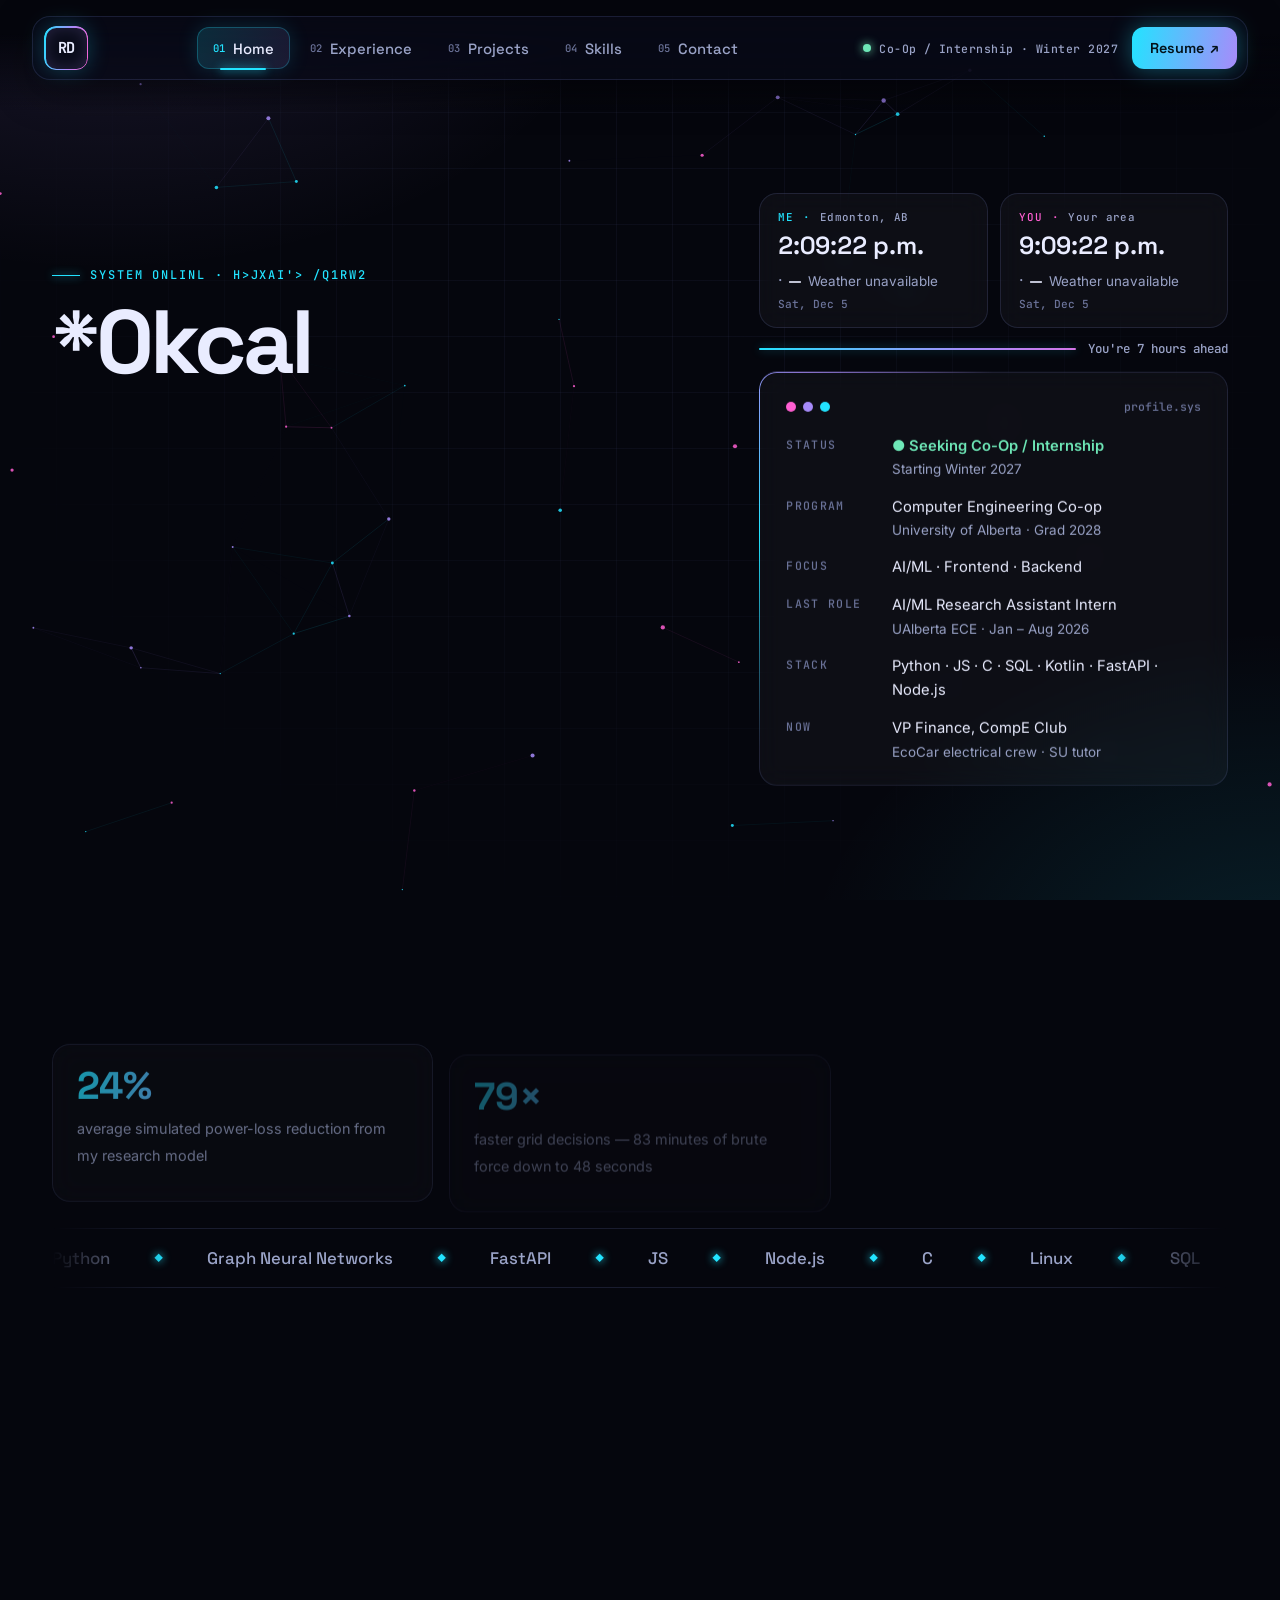
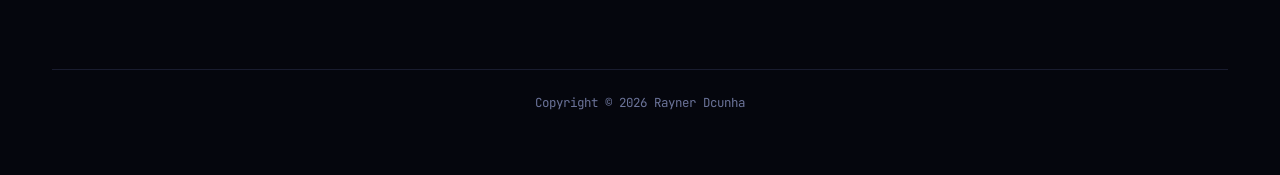
==== commit a915d846: "Move site URLs to www.raynerdcunha.com and fix wording" ====
--- a/index.html
+++ b/index.html
@@ -6,13 +6,13 @@
   <title>Rayner's Domain</title>
   <meta name="description" content="Rayner Dcunha — Computer Engineering co-op student at the University of Alberta building ML systems, full-stack web apps and systems software. Looking for a co-op/internship starting Winter 2027.">
   <meta name="author" content="Rayner Dcunha">
-  <link rel="canonical" href="https://raynerdcunha.vercel.app/">
+  <link rel="canonical" href="https://www.raynerdcunha.com/">
   <meta property="og:type" content="website">
   <meta property="og:site_name" content="Rayner's Domain">
   <meta property="og:title" content="Rayner Dcunha | Rayner's Domain">
   <meta property="og:description" content="Rayner Dcunha — Computer Engineering co-op student at the University of Alberta building ML systems, full-stack web apps and systems software. Looking for a co-op/internship starting Winter 2027.">
-  <meta property="og:url" content="https://raynerdcunha.vercel.app/">
-  <meta property="og:image" content="https://raynerdcunha.vercel.app/assets/images/og-preview.png">
+  <meta property="og:url" content="https://www.raynerdcunha.com/">
+  <meta property="og:image" content="https://www.raynerdcunha.com/assets/images/og-preview.png">
   <meta name="twitter:card" content="summary_large_image">
   <meta name="theme-color" content="#05060d">
   <link rel="icon" href="/assets/images/rd-logo.svg" type="image/svg+xml">
@@ -33,7 +33,7 @@
     })();
   </script>
   <script type="application/ld+json">
-  {"@context":"https://schema.org","@type":"Person","name":"Rayner Dcunha","url":"https://raynerdcunha.vercel.app/",
+  {"@context":"https://schema.org","@type":"Person","name":"Rayner Dcunha","url":"https://www.raynerdcunha.com/",
    "email":"mailto:rdcunha@ualberta.ca","jobTitle":"Computer Engineering Co-op Student",
    "affiliation":{"@type":"CollegeOrUniversity","name":"University of Alberta"},
    "sameAs":["https://github.com/raynerdcunha","https://www.linkedin.com/in/raynerdcunha","https://leetcode.com/u/raynerdcunha"]}
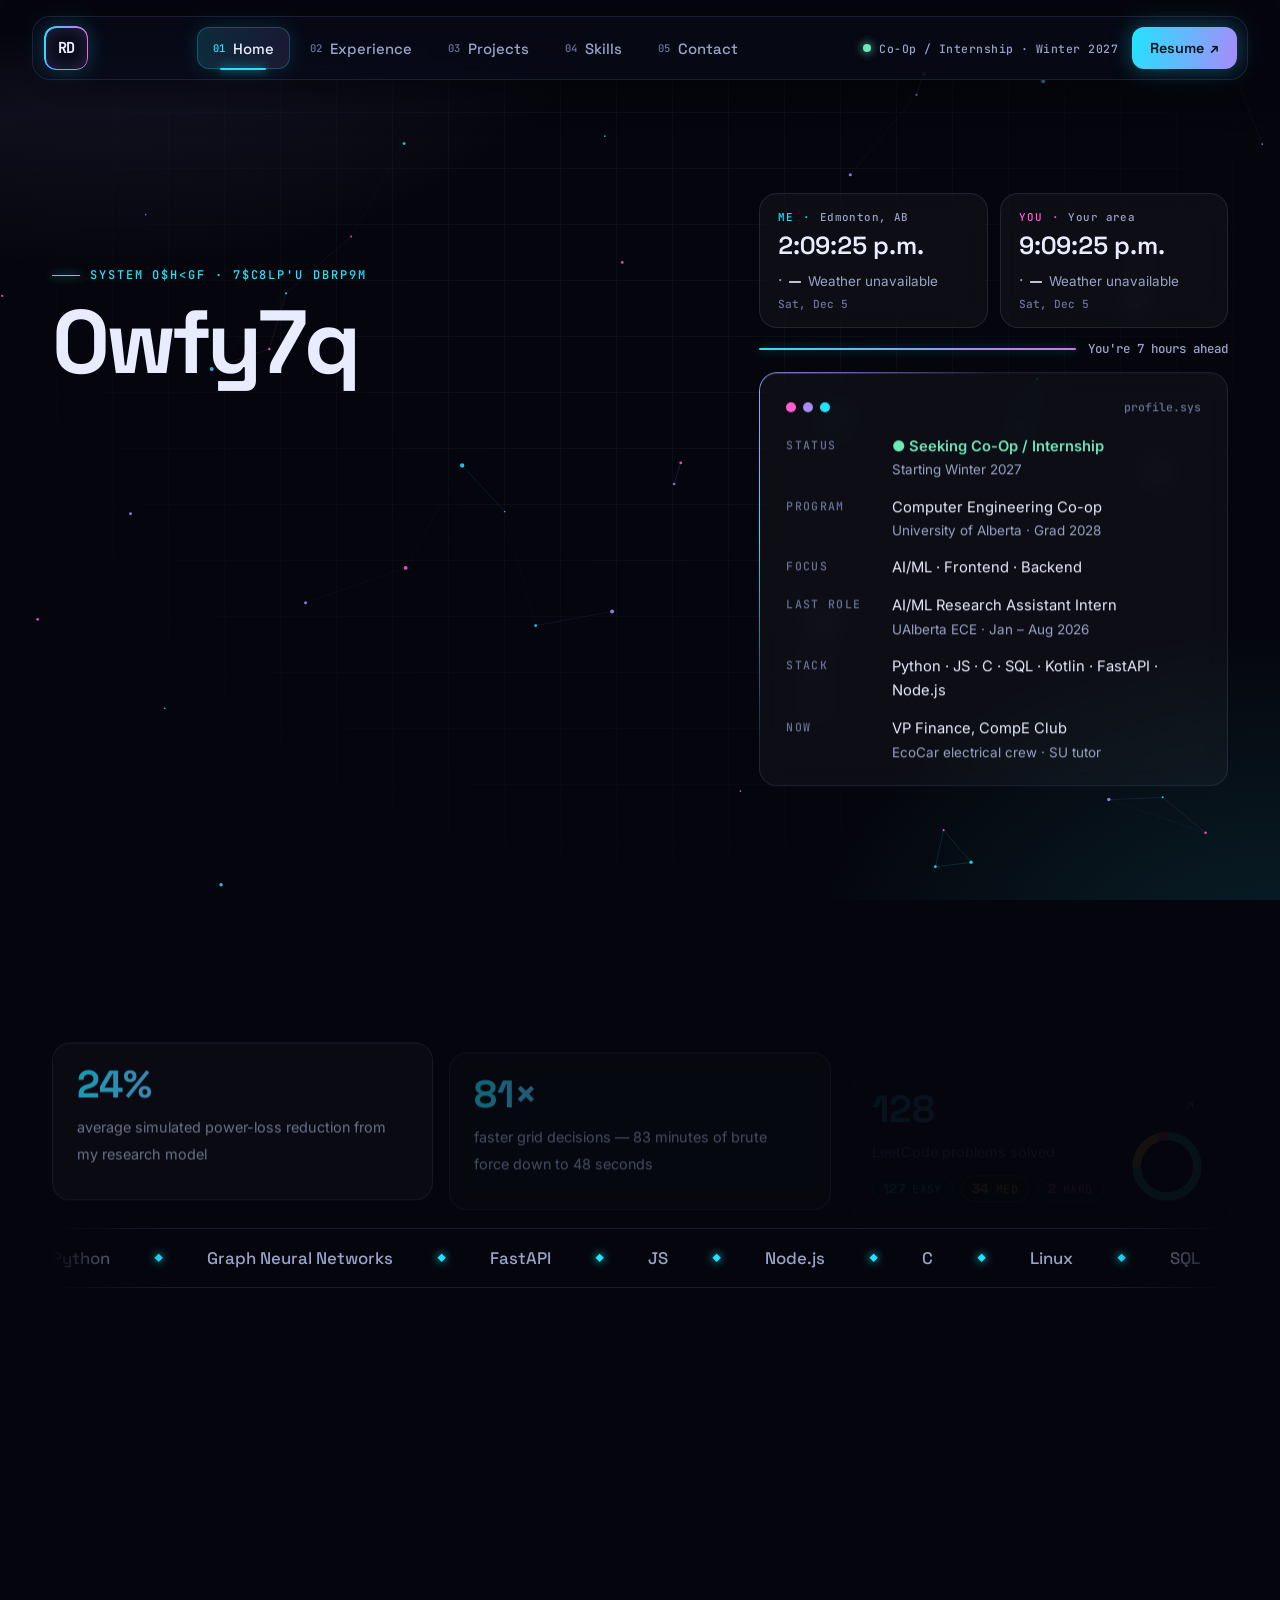
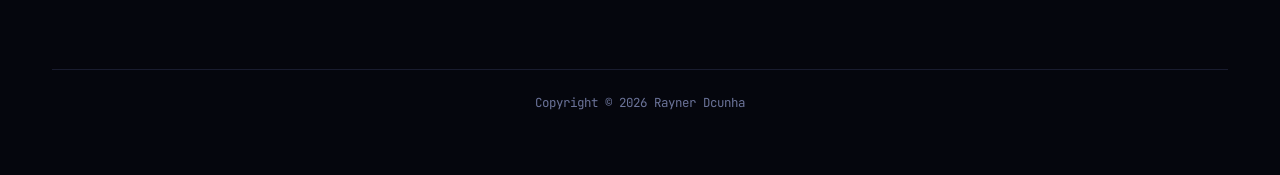
==== commit 647f250e: "SEO: unique titles, social tags, llms.txt, favicons and manifest" ====
--- a/index.html
+++ b/index.html
@@ -3,21 +3,32 @@
 <head>
   <meta charset="utf-8">
   <meta name="viewport" content="width=device-width, initial-scale=1">
-  <title>Rayner's Domain</title>
+  <title>Rayner Dcunha | Computer Engineering Co-op Student</title>
   <meta name="description" content="Rayner Dcunha — Computer Engineering co-op student at the University of Alberta building ML systems, full-stack web apps and systems software. Looking for a co-op/internship starting Winter 2027.">
   <meta name="author" content="Rayner Dcunha">
+  <meta name="robots" content="index, follow, max-image-preview:large">
   <link rel="canonical" href="https://www.raynerdcunha.com/">
   <meta property="og:type" content="website">
   <meta property="og:site_name" content="Rayner's Domain">
-  <meta property="og:title" content="Rayner Dcunha | Rayner's Domain">
+  <meta property="og:title" content="Rayner Dcunha | Computer Engineering Co-op Student">
   <meta property="og:description" content="Rayner Dcunha — Computer Engineering co-op student at the University of Alberta building ML systems, full-stack web apps and systems software. Looking for a co-op/internship starting Winter 2027.">
   <meta property="og:url" content="https://www.raynerdcunha.com/">
   <meta property="og:image" content="https://www.raynerdcunha.com/assets/images/og-preview.png">
+  <meta property="og:image:width" content="1200">
+  <meta property="og:image:height" content="630">
+  <meta property="og:image:alt" content="Rayner's Domain: portfolio of Rayner Dcunha, Computer Engineering co-op student">
+  <meta property="og:locale" content="en_CA">
   <meta name="twitter:card" content="summary_large_image">
+  <meta name="twitter:title" content="Rayner Dcunha | Computer Engineering Co-op Student">
+  <meta name="twitter:description" content="Rayner Dcunha — Computer Engineering co-op student at the University of Alberta building ML systems, full-stack web apps and systems software. Looking for a co-op/internship starting Winter 2027.">
+  <meta name="twitter:image" content="https://www.raynerdcunha.com/assets/images/og-preview.png">
+  <meta name="twitter:image:alt" content="Rayner's Domain: portfolio of Rayner Dcunha, Computer Engineering co-op student">
   <meta name="theme-color" content="#05060d">
+  <link rel="icon" href="/favicon.ico" sizes="48x48">
   <link rel="icon" href="/assets/images/rd-logo.svg" type="image/svg+xml">
   <link rel="icon" href="/assets/images/favicon-32.png" sizes="32x32" type="image/png">
   <link rel="apple-touch-icon" href="/assets/images/apple-touch-icon.png">
+  <link rel="manifest" href="/site.webmanifest">
   <link rel="preconnect" href="https://fonts.googleapis.com">
   <link rel="preconnect" href="https://fonts.gstatic.com" crossorigin>
   <link href="https://fonts.googleapis.com/css2?family=Inter:wght@400;500;600&family=JetBrains+Mono:wght@400;500;700&family=Space+Grotesk:wght@500;600;700&display=swap" rel="stylesheet">
@@ -32,12 +43,7 @@
       else if (!seen && !rm) r.classList.add('is-loading');
     })();
   </script>
-  <script type="application/ld+json">
-  {"@context":"https://schema.org","@type":"Person","name":"Rayner Dcunha","url":"https://www.raynerdcunha.com/",
-   "email":"mailto:rdcunha@ualberta.ca","jobTitle":"Computer Engineering Co-op Student",
-   "affiliation":{"@type":"CollegeOrUniversity","name":"University of Alberta"},
-   "sameAs":["https://github.com/raynerdcunha","https://www.linkedin.com/in/raynerdcunha","https://leetcode.com/u/raynerdcunha"]}
-  </script>
+  <script type="application/ld+json">{"@context":"https://schema.org","@graph":[{"@type":"Person","@id":"https://www.raynerdcunha.com/#person","name":"Rayner Dcunha","url":"https://www.raynerdcunha.com/","email":"mailto:rdcunha@ualberta.ca","jobTitle":"Computer Engineering Co-op Student","affiliation":{"@type":"CollegeOrUniversity","name":"University of Alberta"},"knowsAbout":["Machine learning","Graph neural networks","Full-stack web development","Systems programming in C","Embedded systems"],"sameAs":["https://github.com/raynerdcunha","https://www.linkedin.com/in/raynerdcunha","https://leetcode.com/u/raynerdcunha"]},{"@type":"WebSite","@id":"https://www.raynerdcunha.com/#website","name":"Rayner's Domain","url":"https://www.raynerdcunha.com/","author":{"@id":"https://www.raynerdcunha.com/#person"}}]}</script>
 </head>
 <body>
   <div class="loader" aria-hidden="true"><span class="loader__mark grad-text">RD</span></div>
--- a/assets/css/main.css
+++ b/assets/css/main.css
@@ -593,4 +593,45 @@
 @keyframes led { 0%, 40%, 100% { fill: #1c2238; } 20%, 70% { fill: var(--on); } }
 .proj__link--live { border-color: transparent; color: #03121a; background: linear-gradient(100deg, var(--cyan), var(--violet)); box-shadow: 0 0 16px rgba(34, 227, 255, 0.35); }
 .proj__link--live:hover { color: #03121a; box-shadow: 0 0 26px rgba(34, 227, 255, 0.6); }
-.list-group.is-hidden { display: none; }+.list-group.is-hidden { display: none; }
+
+/* ---------- Projects: Badgepath card (full-width row, tier-progress visual) ---------- */
+.proj--full { grid-column: span 6; flex-direction: row; }
+.proj--full .proj__visual { flex: 0 0 38%; height: auto; min-height: 260px; border-bottom: 0; border-right: 1px solid var(--line); }
+.proj--full .proj__body { flex: 1; }
+.bp-vis { gap: 16px; padding: 18px 22px; }
+.bp-tiers { display: flex; gap: 10px; justify-content: center; }
+.bp-tier {
+  --c: var(--dim);
+  display: grid; justify-items: center; gap: 5px; width: 76px; padding: 12px 0 9px; border-radius: 12px;
+  color: #1c2238; border: 1.5px solid #1c2238;
+  animation: bp-light 6s ease-in-out infinite;
+}
+.bp-tier svg { width: 52px; height: 27px; overflow: visible; }
+.bp-tier small { font: 500 0.56rem var(--font-mono); letter-spacing: 0.08em; color: var(--dim); }
+.bp-tier--0 { --c: #8b93b8; animation-delay: 0s; }
+.bp-tier--1 { --c: #cd7f32; animation-delay: 1.2s; }
+.bp-tier--2 { --c: #c9d1e6; animation-delay: 2.4s; }
+.bp-tier--3 { --c: #f5c542; animation-delay: 3.6s; }
+.bp-track { width: min(300px, 82%); height: 8px; border-radius: 999px; background: #151a33; overflow: hidden; }
+.bp-fill { display: block; height: 100%; width: 0; border-radius: inherit; background: var(--grad); box-shadow: 0 0 12px var(--cyan); animation: bp-fill 6s ease-in-out infinite; }
+@keyframes bp-fill { 0% { width: 0; } 70%, 88% { width: 100%; } 100% { width: 100%; opacity: 0; } }
+@keyframes bp-light {
+  0%, 12% { color: #1c2238; border-color: #1c2238; box-shadow: none; }
+  22%, 88% { color: var(--c); border-color: var(--c); box-shadow: 0 0 18px color-mix(in srgb, var(--c) 45%, transparent); }
+  100% { color: #1c2238; border-color: #1c2238; box-shadow: none; }
+}
+@media (max-width: 1100px) {
+  .proj--full { flex-direction: column; }
+  .proj--full .proj__visual { flex: none; min-height: 210px; border-right: 0; border-bottom: 1px solid var(--line); }
+}
+@media (max-width: 480px) {
+  .bp-tiers { gap: 6px; }
+  .bp-tier { width: 66px; }
+  .bp-tier svg { width: 46px; height: 24px; }
+}
+@media (prefers-reduced-motion: reduce) {
+  .bp-tier, .bp-fill { animation: none; }
+  .bp-tier { color: var(--c); border-color: var(--c); }
+  .bp-fill { width: 100%; }
+}
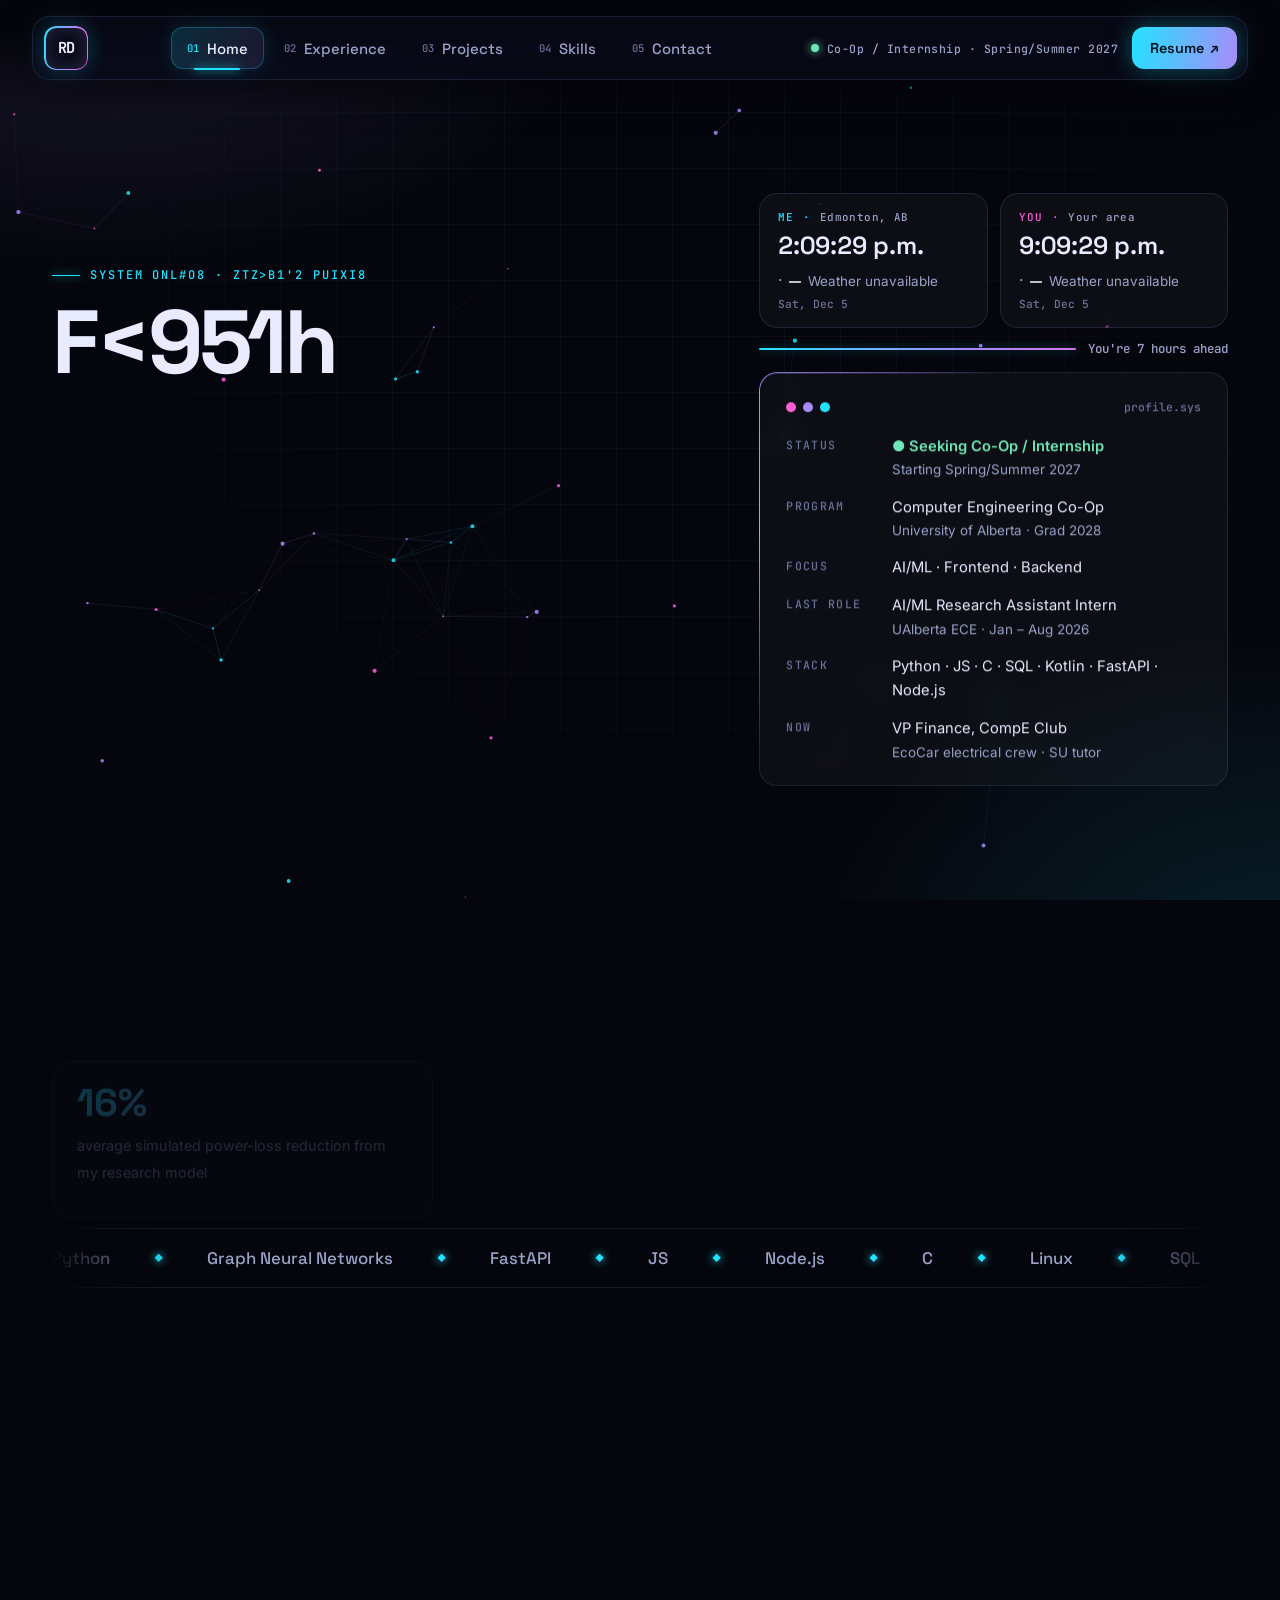
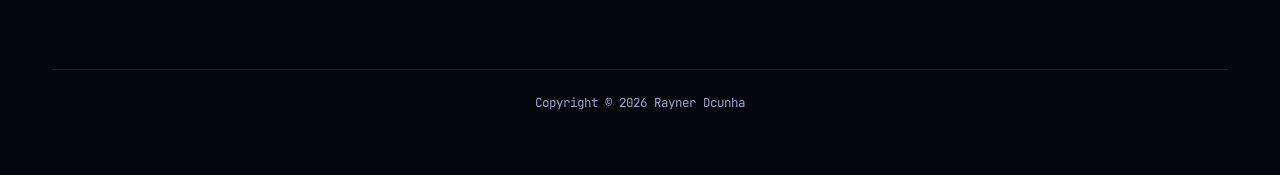
==== commit 4ef0093a: "Major Change" ====
--- a/index.html
+++ b/index.html
@@ -3,26 +3,26 @@
 <head>
   <meta charset="utf-8">
   <meta name="viewport" content="width=device-width, initial-scale=1">
-  <title>Rayner Dcunha | Computer Engineering Co-op Student</title>
-  <meta name="description" content="Rayner Dcunha — Computer Engineering co-op student at the University of Alberta building ML systems, full-stack web apps and systems software. Looking for a co-op/internship starting Winter 2027.">
+  <title>Rayner Dcunha | Computer Engineering Co-Op Student</title>
+  <meta name="description" content="Rayner Dcunha — Computer Engineering Co-Op student at the University of Alberta building ML systems, full-stack web apps and systems software. Looking for a Co-Op/internship starting Spring/Summer 2027.">
   <meta name="author" content="Rayner Dcunha">
   <meta name="robots" content="index, follow, max-image-preview:large">
   <link rel="canonical" href="https://www.raynerdcunha.com/">
   <meta property="og:type" content="website">
   <meta property="og:site_name" content="Rayner's Domain">
-  <meta property="og:title" content="Rayner Dcunha | Computer Engineering Co-op Student">
-  <meta property="og:description" content="Rayner Dcunha — Computer Engineering co-op student at the University of Alberta building ML systems, full-stack web apps and systems software. Looking for a co-op/internship starting Winter 2027.">
+  <meta property="og:title" content="Rayner Dcunha | Computer Engineering Co-Op Student">
+  <meta property="og:description" content="Rayner Dcunha — Computer Engineering Co-Op student at the University of Alberta building ML systems, full-stack web apps and systems software. Looking for a Co-Op/internship starting Spring/Summer 2027.">
   <meta property="og:url" content="https://www.raynerdcunha.com/">
   <meta property="og:image" content="https://www.raynerdcunha.com/assets/images/og-preview.png">
   <meta property="og:image:width" content="1200">
   <meta property="og:image:height" content="630">
-  <meta property="og:image:alt" content="Rayner's Domain: portfolio of Rayner Dcunha, Computer Engineering co-op student">
+  <meta property="og:image:alt" content="Rayner's Domain: portfolio of Rayner Dcunha, Computer Engineering Co-Op student">
   <meta property="og:locale" content="en_CA">
   <meta name="twitter:card" content="summary_large_image">
-  <meta name="twitter:title" content="Rayner Dcunha | Computer Engineering Co-op Student">
-  <meta name="twitter:description" content="Rayner Dcunha — Computer Engineering co-op student at the University of Alberta building ML systems, full-stack web apps and systems software. Looking for a co-op/internship starting Winter 2027.">
+  <meta name="twitter:title" content="Rayner Dcunha | Computer Engineering Co-Op Student">
+  <meta name="twitter:description" content="Rayner Dcunha — Computer Engineering Co-Op student at the University of Alberta building ML systems, full-stack web apps and systems software. Looking for a Co-Op/internship starting Spring/Summer 2027.">
   <meta name="twitter:image" content="https://www.raynerdcunha.com/assets/images/og-preview.png">
-  <meta name="twitter:image:alt" content="Rayner's Domain: portfolio of Rayner Dcunha, Computer Engineering co-op student">
+  <meta name="twitter:image:alt" content="Rayner's Domain: portfolio of Rayner Dcunha, Computer Engineering Co-Op student">
   <meta name="theme-color" content="#05060d">
   <link rel="icon" href="/favicon.ico" sizes="48x48">
   <link rel="icon" href="/assets/images/rd-logo.svg" type="image/svg+xml">
@@ -43,7 +43,7 @@
       else if (!seen && !rm) r.classList.add('is-loading');
     })();
   </script>
-  <script type="application/ld+json">{"@context":"https://schema.org","@graph":[{"@type":"Person","@id":"https://www.raynerdcunha.com/#person","name":"Rayner Dcunha","url":"https://www.raynerdcunha.com/","email":"mailto:rdcunha@ualberta.ca","jobTitle":"Computer Engineering Co-op Student","affiliation":{"@type":"CollegeOrUniversity","name":"University of Alberta"},"knowsAbout":["Machine learning","Graph neural networks","Full-stack web development","Systems programming in C","Embedded systems"],"sameAs":["https://github.com/raynerdcunha","https://www.linkedin.com/in/raynerdcunha","https://leetcode.com/u/raynerdcunha"]},{"@type":"WebSite","@id":"https://www.raynerdcunha.com/#website","name":"Rayner's Domain","url":"https://www.raynerdcunha.com/","author":{"@id":"https://www.raynerdcunha.com/#person"}}]}</script>
+  <script type="application/ld+json">{"@context":"https://schema.org","@graph":[{"@type":"Person","@id":"https://www.raynerdcunha.com/#person","name":"Rayner Dcunha","url":"https://www.raynerdcunha.com/","email":"mailto:rdcunha@ualberta.ca","jobTitle":"Computer Engineering Co-Op Student","affiliation":{"@type":"CollegeOrUniversity","name":"University of Alberta"},"knowsAbout":["Machine learning","Graph neural networks","Full-stack web development","Systems programming in C","Embedded systems"],"sameAs":["https://github.com/raynerdcunha","https://www.linkedin.com/in/raynerdcunha","https://leetcode.com/u/raynerdcunha"]},{"@type":"WebSite","@id":"https://www.raynerdcunha.com/#website","name":"Rayner's Domain","url":"https://www.raynerdcunha.com/","author":{"@id":"https://www.raynerdcunha.com/#person"}}]}</script>
 </head>
 <body>
   <div class="loader" aria-hidden="true"><span class="loader__mark grad-text">RD</span></div>
@@ -66,7 +66,7 @@
         </ol>
       </nav>
       <div class="taskbar__right">
-        <span class="taskbar__status"><span class="pulse" aria-hidden="true"></span>Co-Op / Internship · Winter 2027</span>
+        <span class="taskbar__status"><span class="pulse" aria-hidden="true"></span>Co-Op / Internship · Spring/Summer 2027</span>
         <a class="taskbar__resume magnetic" href="/resume" target="_blank" rel="noopener">Resume <span aria-hidden="true">↗</span><span class="visually-hidden">(PDF, opens in a new tab)</span></a>
       </div>
     </div>
@@ -80,7 +80,7 @@
         <h1 id="home-title" class="home__name"><span class="split">Rayner</span><br><span class="split grad-text">Dcunha</span></h1>
         <p class="home__role">I build <span class="typed" data-typed="AI/ML systems|frontends people enjoy|backends that scale|tools people actually use">AI/ML systems</span></p>
         <p class="home__pitch">
-          Computer Engineering co-op student at the University of Alberta.
+          Computer Engineering Co-Op student at the University of Alberta.
           I like turning ideas into working software — from AI/ML models to the frontends and backends people actually use.
         </p>
         <div class="home__actions">
@@ -109,8 +109,8 @@
       <aside class="profile glass" aria-label="Quick profile">
         <div class="profile__bar" aria-hidden="true"><span></span><span></span><span></span><b>profile.sys</b></div>
         <dl class="profile__rows">
-          <div class="profile__row"><dt>STATUS</dt><dd><span class="online">● Seeking Co-Op / Internship</span><small>Starting Winter 2027</small></dd></div>
-          <div class="profile__row"><dt>PROGRAM</dt><dd>Computer Engineering Co-op<small>University of Alberta · Grad 2028</small></dd></div>
+          <div class="profile__row"><dt>STATUS</dt><dd><span class="online">● Seeking Co-Op / Internship</span><small>Starting Spring/Summer 2027</small></dd></div>
+          <div class="profile__row"><dt>PROGRAM</dt><dd>Computer Engineering Co-Op<small>University of Alberta · Grad 2028</small></dd></div>
           <div class="profile__row"><dt>FOCUS</dt><dd>AI/ML · Frontend · Backend</dd></div>
           <div class="profile__row"><dt>LAST ROLE</dt><dd>AI/ML Research Assistant Intern<small>UAlberta ECE · Jan – Aug 2026</small></dd></div>
           <div class="profile__row"><dt>STACK</dt><dd>Python · JS · C · SQL · Kotlin · FastAPI · Node.js</dd></div>
@@ -164,7 +164,7 @@
     </div>
 
     <nav class="sectors" aria-label="Explore the domain">
-      <a class="sector glass glass--glow reveal" href="/experience"><span class="sector__num">02 / EXPERIENCE</span><span class="sector__title">Research &amp; roles <span aria-hidden="true">→</span></span><p class="sector__text">Two research positions and seven leadership roles.</p></a>
+      <a class="sector glass glass--glow reveal" href="/experience"><span class="sector__num">02 / EXPERIENCE</span><span class="sector__title">Research &amp; roles <span aria-hidden="true">→</span></span><p class="sector__text">Two research positions and nine leadership roles.</p></a>
       <a class="sector glass glass--glow reveal" style="--d:.06s" href="/projects"><span class="sector__num">03 / PROJECTS</span><span class="sector__title">Things I built <span aria-hidden="true">→</span></span><p class="sector__text">ML, systems, web, Android and hardware.</p></a>
       <a class="sector glass glass--glow reveal" style="--d:.12s" href="/skills"><span class="sector__num">04 / SKILLS</span><span class="sector__title">Knowledge graph <span aria-hidden="true">→</span></span><p class="sector__text">26 skills, each linked to where I used it.</p></a>
       <a class="sector glass glass--glow reveal" style="--d:.18s" href="/contact"><span class="sector__num">05 / CONTACT</span><span class="sector__title">Say hello <span aria-hidden="true">→</span></span><p class="sector__text">Form, email, LinkedIn, GitHub.</p></a>
--- a/assets/css/main.css
+++ b/assets/css/main.css
@@ -151,7 +151,7 @@
 
 .footer {
   margin-top: 80px; padding-top: 24px; border-top: 1px solid var(--line);
-  display: flex; justify-content: center; gap: 20px; font: 0.78rem var(--font-mono); color: var(--dim);
+  display: flex; justify-content: center; gap: 20px; font: 0.78rem var(--font-mono); color: var(--muted);
 }
 
 /* ---------- Page wipe transition ---------- */
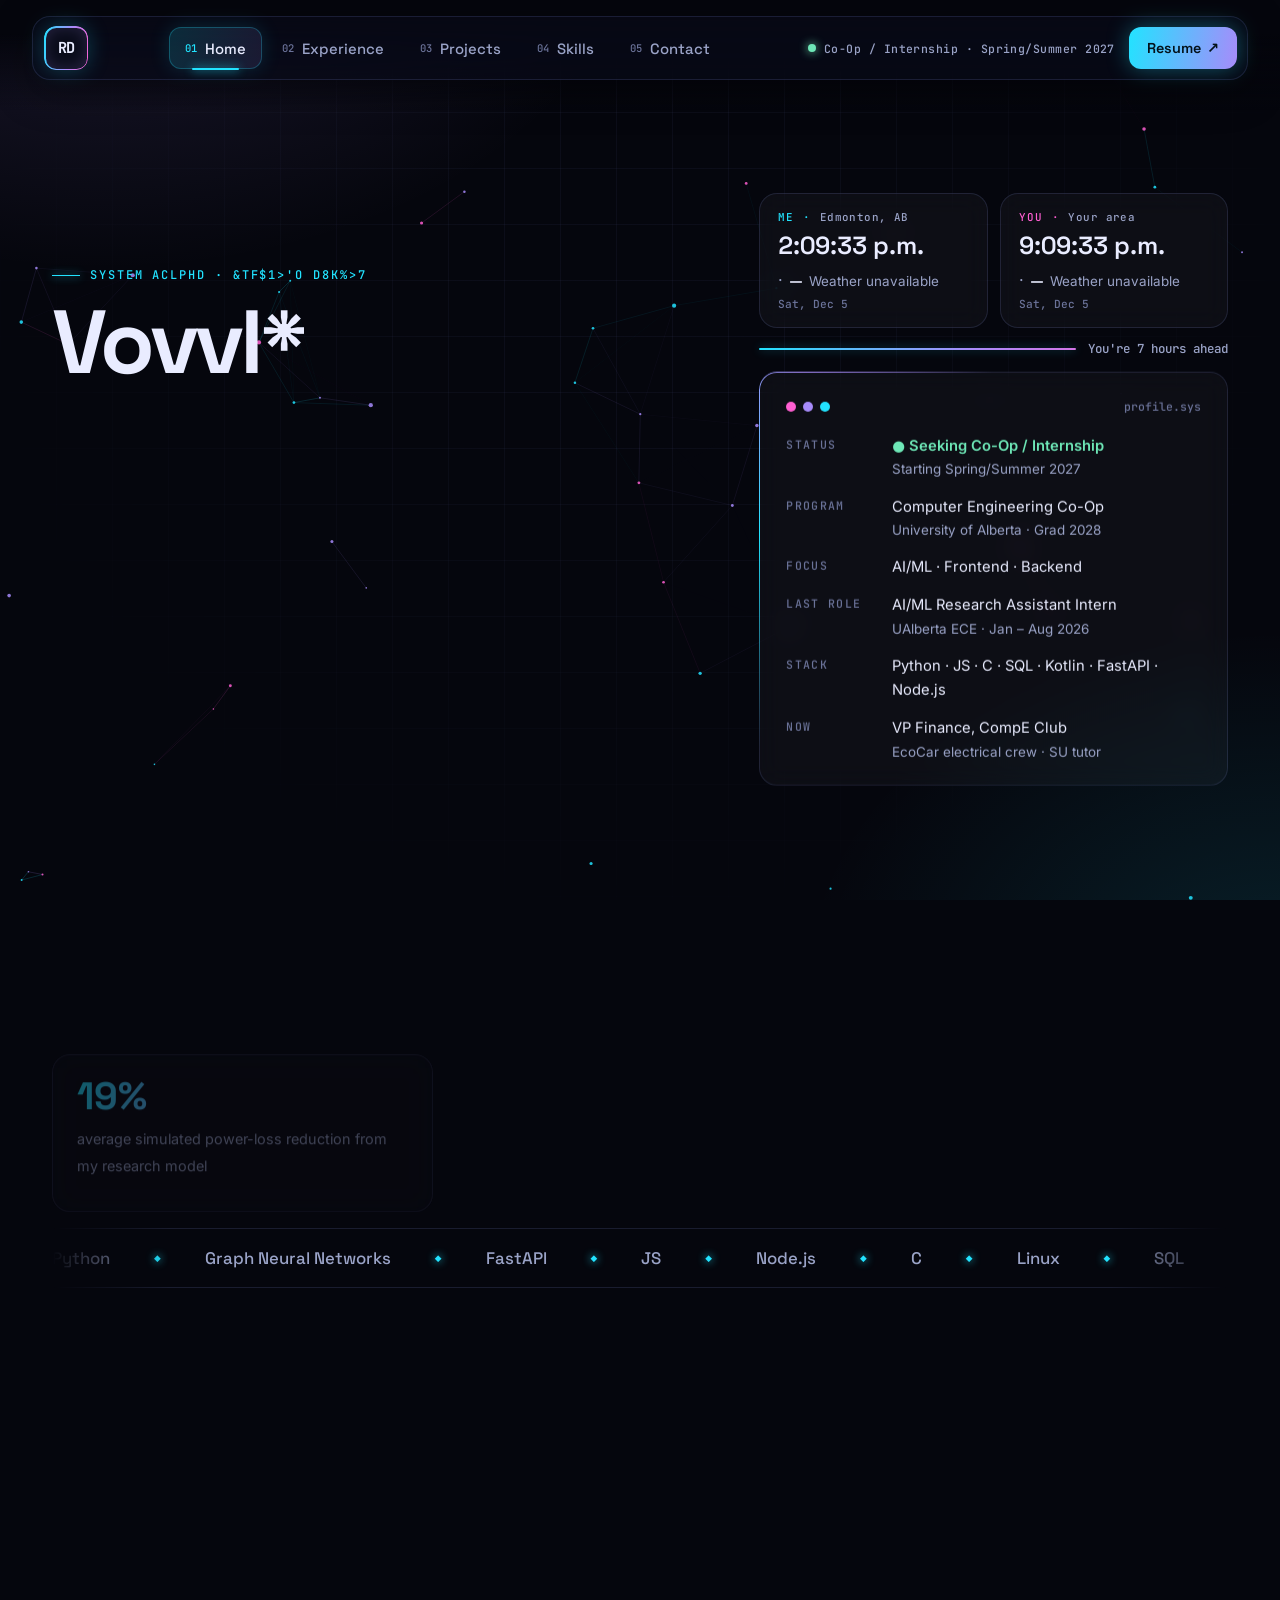
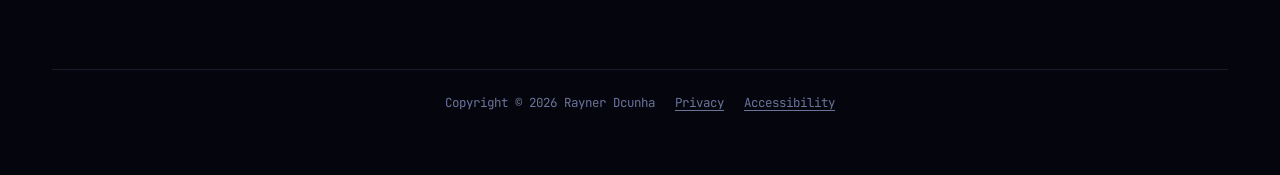
==== commit e879fcae: "Fix Privacy Conditions" ====
--- a/index.html
+++ b/index.html
@@ -29,23 +29,15 @@
   <link rel="icon" href="/assets/images/favicon-32.png" sizes="32x32" type="image/png">
   <link rel="apple-touch-icon" href="/assets/images/apple-touch-icon.png">
   <link rel="manifest" href="/site.webmanifest">
-  <link rel="preconnect" href="https://fonts.googleapis.com">
-  <link rel="preconnect" href="https://fonts.gstatic.com" crossorigin>
-  <link href="https://fonts.googleapis.com/css2?family=Inter:wght@400;500;600&family=JetBrains+Mono:wght@400;500;700&family=Space+Grotesk:wght@500;600;700&display=swap" rel="stylesheet">
+  <link rel="preload" href="/assets/fonts/inter-latin-400-normal.woff2" as="font" type="font/woff2" crossorigin>
+  <link rel="preload" href="/assets/fonts/space-grotesk-latin-700-normal.woff2" as="font" type="font/woff2" crossorigin>
+  <link rel="stylesheet" href="/assets/css/fonts.css">
   <link rel="stylesheet" href="/assets/css/main.css">
-  <script>
-    (function () {
-      var r = document.documentElement; r.classList.add('js');
-      var seen = false; try { seen = sessionStorage.getItem('rd-loader-seen') === '1'; } catch (e) {}
-      var rm = false; // site effects always run
-      var wiping = false; try { wiping = sessionStorage.getItem('rd-wipe') === '1'; } catch (e) {}
-      if (wiping && !rm) r.classList.add('is-wiping');
-      else if (!seen && !rm) r.classList.add('is-loading');
-    })();
-  </script>
+  <script src="/assets/js/boot.js"></script>
   <script type="application/ld+json">{"@context":"https://schema.org","@graph":[{"@type":"Person","@id":"https://www.raynerdcunha.com/#person","name":"Rayner Dcunha","url":"https://www.raynerdcunha.com/","email":"mailto:rdcunha@ualberta.ca","jobTitle":"Computer Engineering Co-Op Student","affiliation":{"@type":"CollegeOrUniversity","name":"University of Alberta"},"knowsAbout":["Machine learning","Graph neural networks","Full-stack web development","Systems programming in C","Embedded systems"],"sameAs":["https://github.com/raynerdcunha","https://www.linkedin.com/in/raynerdcunha","https://leetcode.com/u/raynerdcunha"]},{"@type":"WebSite","@id":"https://www.raynerdcunha.com/#website","name":"Rayner's Domain","url":"https://www.raynerdcunha.com/","author":{"@id":"https://www.raynerdcunha.com/#person"}}]}</script>
 </head>
 <body>
+  <a class="skip-link" href="#main">Skip to main content</a>
   <div class="loader" aria-hidden="true"><span class="loader__mark grad-text">RD</span></div>
   <div class="wipe" aria-hidden="true"></div>
   <div class="space" aria-hidden="true"><canvas id="space-network" aria-hidden="true"></canvas></div>
@@ -67,7 +59,7 @@
       </nav>
       <div class="taskbar__right">
         <span class="taskbar__status"><span class="pulse" aria-hidden="true"></span>Co-Op / Internship · Spring/Summer 2027</span>
-        <a class="taskbar__resume magnetic" href="/resume" target="_blank" rel="noopener">Resume <span aria-hidden="true">↗</span><span class="visually-hidden">(PDF, opens in a new tab)</span></a>
+        <a class="taskbar__resume magnetic" href="/resume" target="_blank" rel="noopener noreferrer">Resume <span aria-hidden="true">↗</span><span class="visually-hidden">(PDF, opens in a new tab)</span></a>
       </div>
     </div>
     <div class="progress" aria-hidden="true"><span></span></div>
@@ -85,7 +77,7 @@
         </p>
         <div class="home__actions">
           <a class="btn btn--neon magnetic" href="/projects">Explore my projects <span class="arrow" aria-hidden="true">→</span></a>
-          <a class="btn magnetic" href="/assets/resume/Rayner_Dcunha_Resume.pdf" target="_blank" rel="noopener">Resume <span aria-hidden="true">↗</span></a>
+          <a class="btn magnetic" href="/assets/resume/Rayner_Dcunha_Resume.pdf" target="_blank" rel="noopener noreferrer">Resume <span aria-hidden="true">↗</span></a>
           <a class="btn magnetic" href="/contact">Contact</a>
         </div>
       </div>
@@ -106,15 +98,16 @@
           </div>
           <p class="tz-gap"><span class="tz-line" aria-hidden="true"></span><span data-part="gap">&nbsp;</span></p>
         </div>
-      <aside class="profile glass" aria-label="Quick profile">
+      <aside class="profile glass">
+        <h2 class="visually-hidden">Quick profile</h2>
         <div class="profile__bar" aria-hidden="true"><span></span><span></span><span></span><b>profile.sys</b></div>
         <dl class="profile__rows">
           <div class="profile__row"><dt>STATUS</dt><dd><span class="online">● Seeking Co-Op / Internship</span><small>Starting Spring/Summer 2027</small></dd></div>
-          <div class="profile__row"><dt>PROGRAM</dt><dd>Computer Engineering Co-Op<small>University of Alberta · Grad 2028</small></dd></div>
+          <div class="profile__row"><dt>PROGRAM</dt><dd>Computer Engineering Co-Op <small>University of Alberta · Grad 2028</small></dd></div>
           <div class="profile__row"><dt>FOCUS</dt><dd>AI/ML · Frontend · Backend</dd></div>
-          <div class="profile__row"><dt>LAST ROLE</dt><dd>AI/ML Research Assistant Intern<small>UAlberta ECE · Jan – Aug 2026</small></dd></div>
+          <div class="profile__row"><dt>LAST ROLE</dt><dd>AI/ML Research Assistant Intern <small>UAlberta ECE · Jan – Aug 2026</small></dd></div>
           <div class="profile__row"><dt>STACK</dt><dd>Python · JS · C · SQL · Kotlin · FastAPI · Node.js</dd></div>
-          <div class="profile__row"><dt>NOW</dt><dd>VP Finance, CompE Club<small>EcoCar electrical crew · SU tutor</small></dd></div>
+          <div class="profile__row"><dt>NOW</dt><dd>VP Finance, CompE Club <small>EcoCar electrical crew · SU tutor</small></dd></div>
         </dl>
       </aside>
       </div>
@@ -127,11 +120,12 @@
       <path class="beam beam--3" d="M0,190 C300,120 500,170 700,60 S1050,150 1200,180"/>
     </svg>
 
-    <ul class="stats" aria-label="Highlights">
+    <h2 class="visually-hidden">Highlights</h2>
+    <ul class="stats">
       <li class="stat glass glass--glow reveal"><span class="stat__num grad-text" data-count="31" data-suffix="%">31%</span><span class="stat__label">average simulated power-loss reduction from my research model</span></li>
       <li class="stat glass glass--glow reveal" style="--d:.08s"><span class="stat__num grad-text" data-count="103" data-suffix="×">103×</span><span class="stat__label">faster grid decisions — 83 minutes of brute force down to 48 seconds</span></li>
       <li class="stat stat--lc glass glass--glow reveal" style="--d:.16s">
-        <a class="lc" href="https://leetcode.com/u/raynerdcunha/" target="_blank" rel="noopener" aria-label="LeetCode profile: 163 problems solved. Opens in a new tab.">
+        <a class="lc" href="https://leetcode.com/u/raynerdcunha/" target="_blank" rel="noopener noreferrer" aria-label="LeetCode profile: 163 problems solved. Opens in a new tab.">
           <span class="lc__main">
             <span id="lc-solved" class="stat__num grad-text" data-count="163" data-suffix="">163</span>
             <span class="stat__label">LeetCode problems solved</span>
@@ -156,22 +150,26 @@
 
 
 
-    <div class="marquee" aria-label="Tech I work with">
+    <h2 class="visually-hidden">Tech I work with</h2>
+    <div class="marquee">
       <div class="marquee__track">
         <span>Python</span><span>Graph Neural Networks</span><span>FastAPI</span><span>JS</span><span>Node.js</span><span>C</span><span>Linux</span><span>SQL</span><span>Neo4j</span><span>Kotlin</span><span>Jetpack Compose</span><span>LLM Agents</span><span>STM32</span><span>Git</span>
         <span aria-hidden="true">Python</span><span aria-hidden="true">Graph Neural Networks</span><span aria-hidden="true">FastAPI</span><span aria-hidden="true">JS</span><span aria-hidden="true">Node.js</span><span aria-hidden="true">C</span><span aria-hidden="true">Linux</span><span aria-hidden="true">SQL</span><span aria-hidden="true">Neo4j</span><span aria-hidden="true">Kotlin</span><span aria-hidden="true">Jetpack Compose</span><span aria-hidden="true">LLM Agents</span><span aria-hidden="true">STM32</span><span aria-hidden="true">Git</span>
       </div>
     </div>
 
+    <h2 class="visually-hidden">Explore the domain</h2>
     <nav class="sectors" aria-label="Explore the domain">
-      <a class="sector glass glass--glow reveal" href="/experience"><span class="sector__num">02 / EXPERIENCE</span><span class="sector__title">Research &amp; roles <span aria-hidden="true">→</span></span><p class="sector__text">Two research positions and nine leadership roles.</p></a>
-      <a class="sector glass glass--glow reveal" style="--d:.06s" href="/projects"><span class="sector__num">03 / PROJECTS</span><span class="sector__title">Things I built <span aria-hidden="true">→</span></span><p class="sector__text">ML, systems, web, Android and hardware.</p></a>
-      <a class="sector glass glass--glow reveal" style="--d:.12s" href="/skills"><span class="sector__num">04 / SKILLS</span><span class="sector__title">Knowledge graph <span aria-hidden="true">→</span></span><p class="sector__text">26 skills, each linked to where I used it.</p></a>
-      <a class="sector glass glass--glow reveal" style="--d:.18s" href="/contact"><span class="sector__num">05 / CONTACT</span><span class="sector__title">Say hello <span aria-hidden="true">→</span></span><p class="sector__text">Form, email, LinkedIn, GitHub.</p></a>
+      <a class="sector glass glass--glow reveal" href="/experience"><span class="sector__num">02 / EXPERIENCE</span> <span class="sector__title">Research &amp; roles <span aria-hidden="true">→</span></span> <p class="sector__text">Two research positions and nine leadership roles.</p></a>
+      <a class="sector glass glass--glow reveal" style="--d:.06s" href="/projects"><span class="sector__num">03 / PROJECTS</span> <span class="sector__title">Things I built <span aria-hidden="true">→</span></span> <p class="sector__text">ML, systems, web, Android and hardware.</p></a>
+      <a class="sector glass glass--glow reveal" style="--d:.12s" href="/skills"><span class="sector__num">04 / SKILLS</span> <span class="sector__title">Knowledge graph <span aria-hidden="true">→</span></span> <p class="sector__text">26 skills, each linked to where I used it.</p></a>
+      <a class="sector glass glass--glow reveal" style="--d:.18s" href="/contact"><span class="sector__num">05 / CONTACT</span> <span class="sector__title">Say hello <span aria-hidden="true">→</span></span> <p class="sector__text">Form, email, LinkedIn, GitHub.</p></a>
     </nav>
 
     <footer class="footer">
       <span>Copyright © <span id="year">2026</span> Rayner Dcunha</span>
+      <a href="/privacy">Privacy</a>
+      <a href="/accessibility">Accessibility</a>
     </footer>
   </main>
   <script src="/assets/vendor/gsap.min.js" defer></script>
--- a/assets/css/fonts.css
+++ b/assets/css/fonts.css
@@ -0,0 +1,10 @@
+/* Self-hosted fonts (SIL Open Font License 1.1). Served from this site so visitors' browsers never contact Google. */
+@font-face { font-family: 'Inter'; font-style: normal; font-weight: 400; font-display: swap; src: url('/assets/fonts/inter-latin-400-normal.woff2') format('woff2'); }
+@font-face { font-family: 'Inter'; font-style: normal; font-weight: 500; font-display: swap; src: url('/assets/fonts/inter-latin-500-normal.woff2') format('woff2'); }
+@font-face { font-family: 'Inter'; font-style: normal; font-weight: 600; font-display: swap; src: url('/assets/fonts/inter-latin-600-normal.woff2') format('woff2'); }
+@font-face { font-family: 'JetBrains Mono'; font-style: normal; font-weight: 400; font-display: swap; src: url('/assets/fonts/jetbrains-mono-latin-400-normal.woff2') format('woff2'); }
+@font-face { font-family: 'JetBrains Mono'; font-style: normal; font-weight: 500; font-display: swap; src: url('/assets/fonts/jetbrains-mono-latin-500-normal.woff2') format('woff2'); }
+@font-face { font-family: 'JetBrains Mono'; font-style: normal; font-weight: 700; font-display: swap; src: url('/assets/fonts/jetbrains-mono-latin-700-normal.woff2') format('woff2'); }
+@font-face { font-family: 'Space Grotesk'; font-style: normal; font-weight: 500; font-display: swap; src: url('/assets/fonts/space-grotesk-latin-500-normal.woff2') format('woff2'); }
+@font-face { font-family: 'Space Grotesk'; font-style: normal; font-weight: 600; font-display: swap; src: url('/assets/fonts/space-grotesk-latin-600-normal.woff2') format('woff2'); }
+@font-face { font-family: 'Space Grotesk'; font-style: normal; font-weight: 700; font-display: swap; src: url('/assets/fonts/space-grotesk-latin-700-normal.woff2') format('woff2'); }
--- a/assets/css/main.css
+++ b/assets/css/main.css
@@ -151,7 +151,7 @@
 
 .footer {
   margin-top: 80px; padding-top: 24px; border-top: 1px solid var(--line);
-  display: flex; justify-content: center; gap: 20px; font: 0.78rem var(--font-mono); color: var(--muted);
+  display: flex; justify-content: center; gap: 20px; font: 0.78rem var(--font-mono); color: var(--dim);
 }
 
 /* ---------- Page wipe transition ---------- */
@@ -635,3 +635,16 @@
   .bp-tier { color: var(--c); border-color: var(--c); }
   .bp-fill { width: 100%; }
 }
+
+/* ---------- Skip link, footer links, form check, legal pages ---------- */
+.skip-link { position: absolute; left: 12px; top: -64px; z-index: 1000; padding: 10px 16px; border-radius: 10px; background: var(--cyan); color: #05060d; font-weight: 600; transition: top .15s; }
+.skip-link:focus { top: 12px; }
+.footer a { color: inherit; text-decoration: underline; text-underline-offset: 3px; }
+.footer a:hover, .footer a:focus-visible { color: var(--cyan); }
+.cf-turnstile-box { margin-top: 14px; min-height: 0; }
+.legal { max-width: 78ch; }
+.legal h2 { font-size: 1.25rem; margin: 34px 0 10px; }
+.legal p, .legal li { color: var(--muted); }
+.legal ul { padding-left: 1.2em; }
+.legal a { text-decoration: underline; text-underline-offset: 3px; }
+.legal .legal__date { font: 0.78rem var(--font-mono); color: var(--dim); }
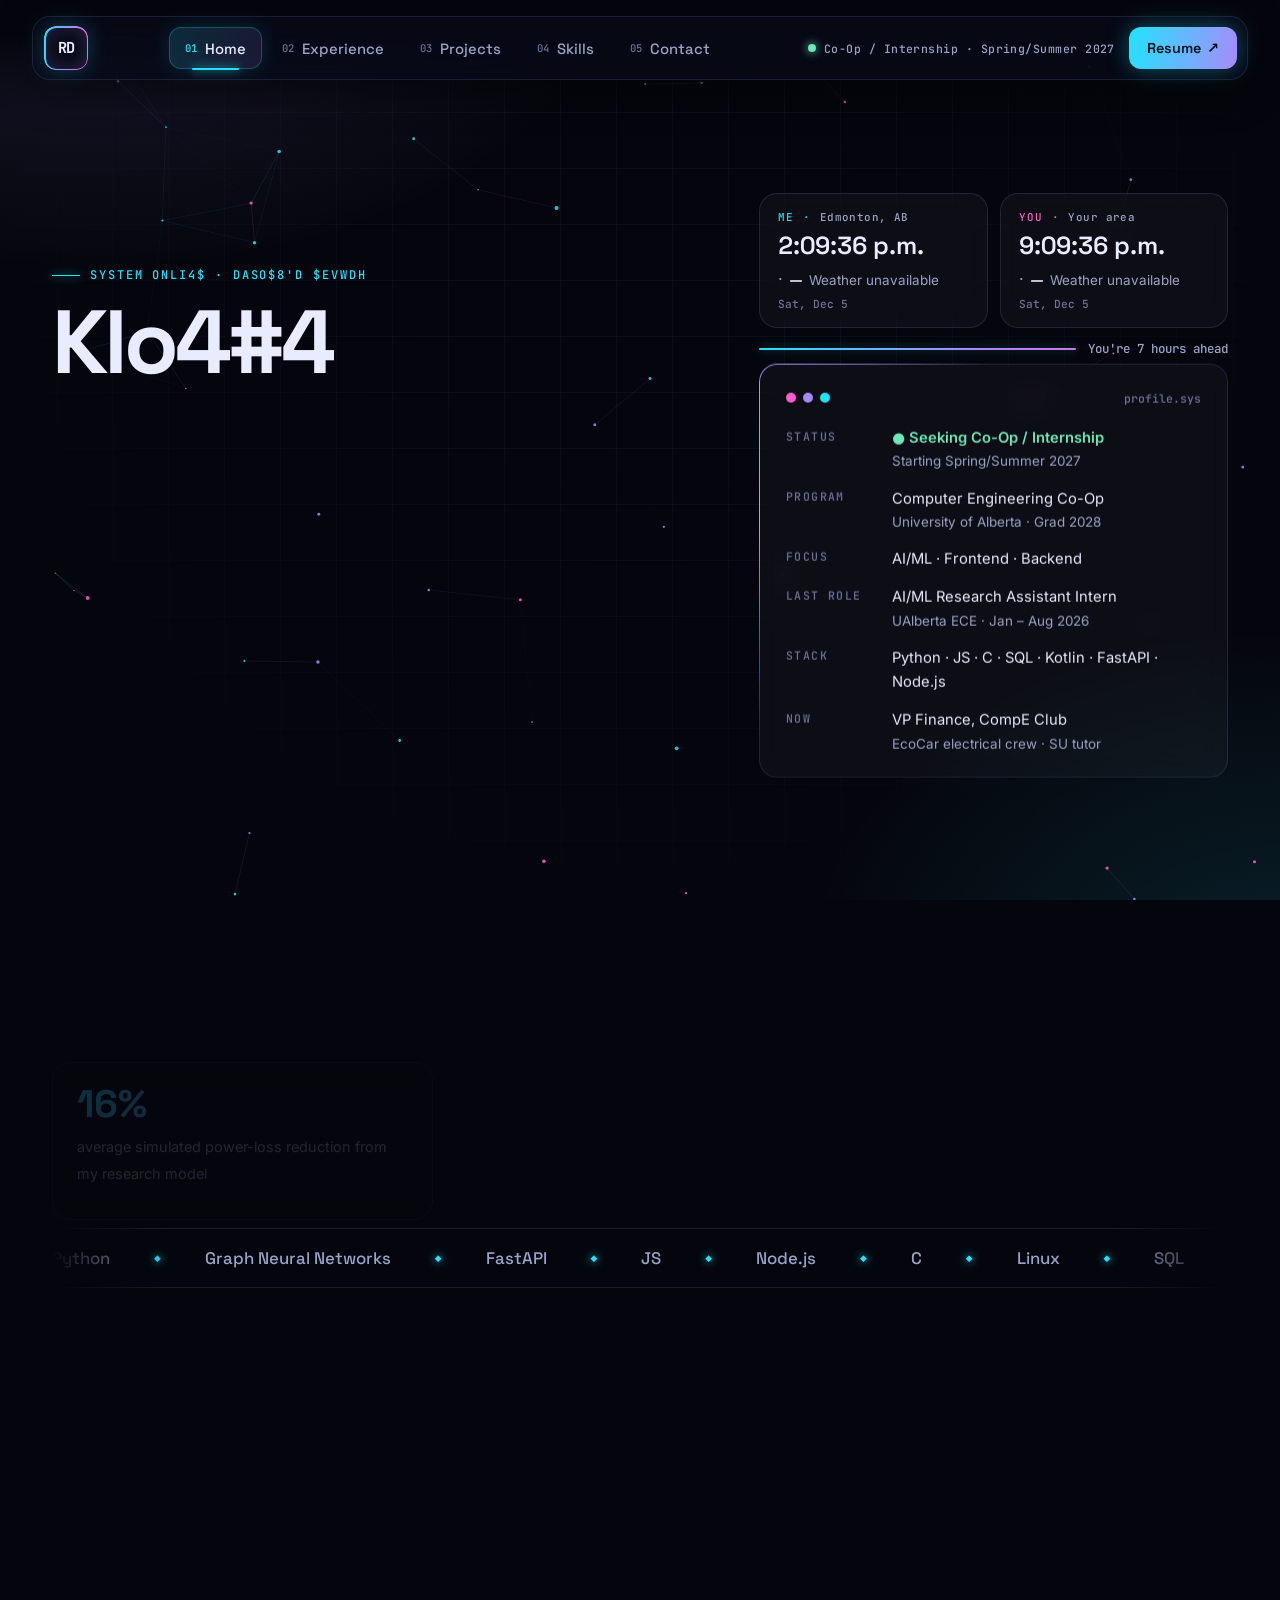
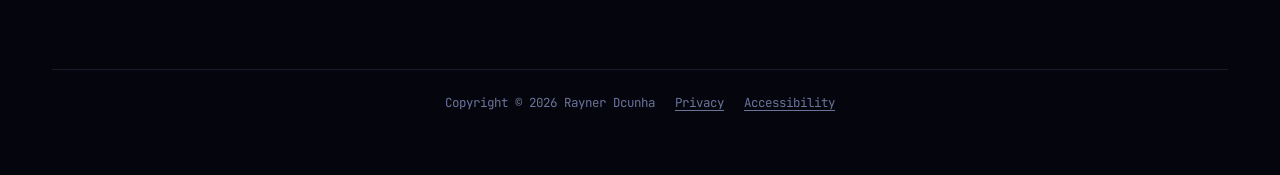
==== commit 41d73579: "Bug fix" ====
--- a/index.html
+++ b/index.html
@@ -123,8 +123,8 @@
     <h2 class="visually-hidden">Highlights</h2>
     <ul class="stats">
       <li class="stat glass glass--glow reveal"><span class="stat__num grad-text" data-count="31" data-suffix="%">31%</span><span class="stat__label">average simulated power-loss reduction from my research model</span></li>
-      <li class="stat glass glass--glow reveal" style="--d:.08s"><span class="stat__num grad-text" data-count="103" data-suffix="×">103×</span><span class="stat__label">faster grid decisions — 83 minutes of brute force down to 48 seconds</span></li>
-      <li class="stat stat--lc glass glass--glow reveal" style="--d:.16s">
+      <li class="stat glass glass--glow reveal d08"><span class="stat__num grad-text" data-count="103" data-suffix="×">103×</span><span class="stat__label">faster grid decisions — 83 minutes of brute force down to 48 seconds</span></li>
+      <li class="stat stat--lc glass glass--glow reveal d16">
         <a class="lc" href="https://leetcode.com/u/raynerdcunha/" target="_blank" rel="noopener noreferrer" aria-label="LeetCode profile: 163 problems solved. Opens in a new tab.">
           <span class="lc__main">
             <span id="lc-solved" class="stat__num grad-text" data-count="163" data-suffix="">163</span>
@@ -161,9 +161,9 @@
     <h2 class="visually-hidden">Explore the domain</h2>
     <nav class="sectors" aria-label="Explore the domain">
       <a class="sector glass glass--glow reveal" href="/experience"><span class="sector__num">02 / EXPERIENCE</span> <span class="sector__title">Research &amp; roles <span aria-hidden="true">→</span></span> <p class="sector__text">Two research positions and nine leadership roles.</p></a>
-      <a class="sector glass glass--glow reveal" style="--d:.06s" href="/projects"><span class="sector__num">03 / PROJECTS</span> <span class="sector__title">Things I built <span aria-hidden="true">→</span></span> <p class="sector__text">ML, systems, web, Android and hardware.</p></a>
-      <a class="sector glass glass--glow reveal" style="--d:.12s" href="/skills"><span class="sector__num">04 / SKILLS</span> <span class="sector__title">Knowledge graph <span aria-hidden="true">→</span></span> <p class="sector__text">26 skills, each linked to where I used it.</p></a>
-      <a class="sector glass glass--glow reveal" style="--d:.18s" href="/contact"><span class="sector__num">05 / CONTACT</span> <span class="sector__title">Say hello <span aria-hidden="true">→</span></span> <p class="sector__text">Form, email, LinkedIn, GitHub.</p></a>
+      <a class="sector glass glass--glow reveal d06" href="/projects"><span class="sector__num">03 / PROJECTS</span> <span class="sector__title">Things I built <span aria-hidden="true">→</span></span> <p class="sector__text">ML, systems, web, Android and hardware.</p></a>
+      <a class="sector glass glass--glow reveal d12" href="/skills"><span class="sector__num">04 / SKILLS</span> <span class="sector__title">Knowledge graph <span aria-hidden="true">→</span></span> <p class="sector__text">26 skills, each linked to where I used it.</p></a>
+      <a class="sector glass glass--glow reveal d18" href="/contact"><span class="sector__num">05 / CONTACT</span> <span class="sector__title">Say hello <span aria-hidden="true">→</span></span> <p class="sector__text">Form, email, LinkedIn, GitHub.</p></a>
     </nav>
 
     <footer class="footer">
--- a/assets/css/main.css
+++ b/assets/css/main.css
@@ -641,10 +641,15 @@
 .skip-link:focus { top: 12px; }
 .footer a { color: inherit; text-decoration: underline; text-underline-offset: 3px; }
 .footer a:hover, .footer a:focus-visible { color: var(--cyan); }
-.cf-turnstile-box { margin-top: 14px; min-height: 0; }
 .legal { max-width: 78ch; }
 .legal h2 { font-size: 1.25rem; margin: 34px 0 10px; }
 .legal p, .legal li { color: var(--muted); }
 .legal ul { padding-left: 1.2em; }
 .legal a { text-decoration: underline; text-underline-offset: 3px; }
 .legal .legal__date { font: 0.78rem var(--font-mono); color: var(--dim); }
+
+/* Utility classes (replace inline styles for the strict CSP) */
+.d04{--d:.04s}.d06{--d:.06s}.d08{--d:.08s}.d12{--d:.12s}.d16{--d:.16s}.d18{--d:.18s}
+.sprite-hidden{position:absolute}
+.mt-18{margin-top:18px}
+.hud--center,.home__actions--center{justify-content:center}
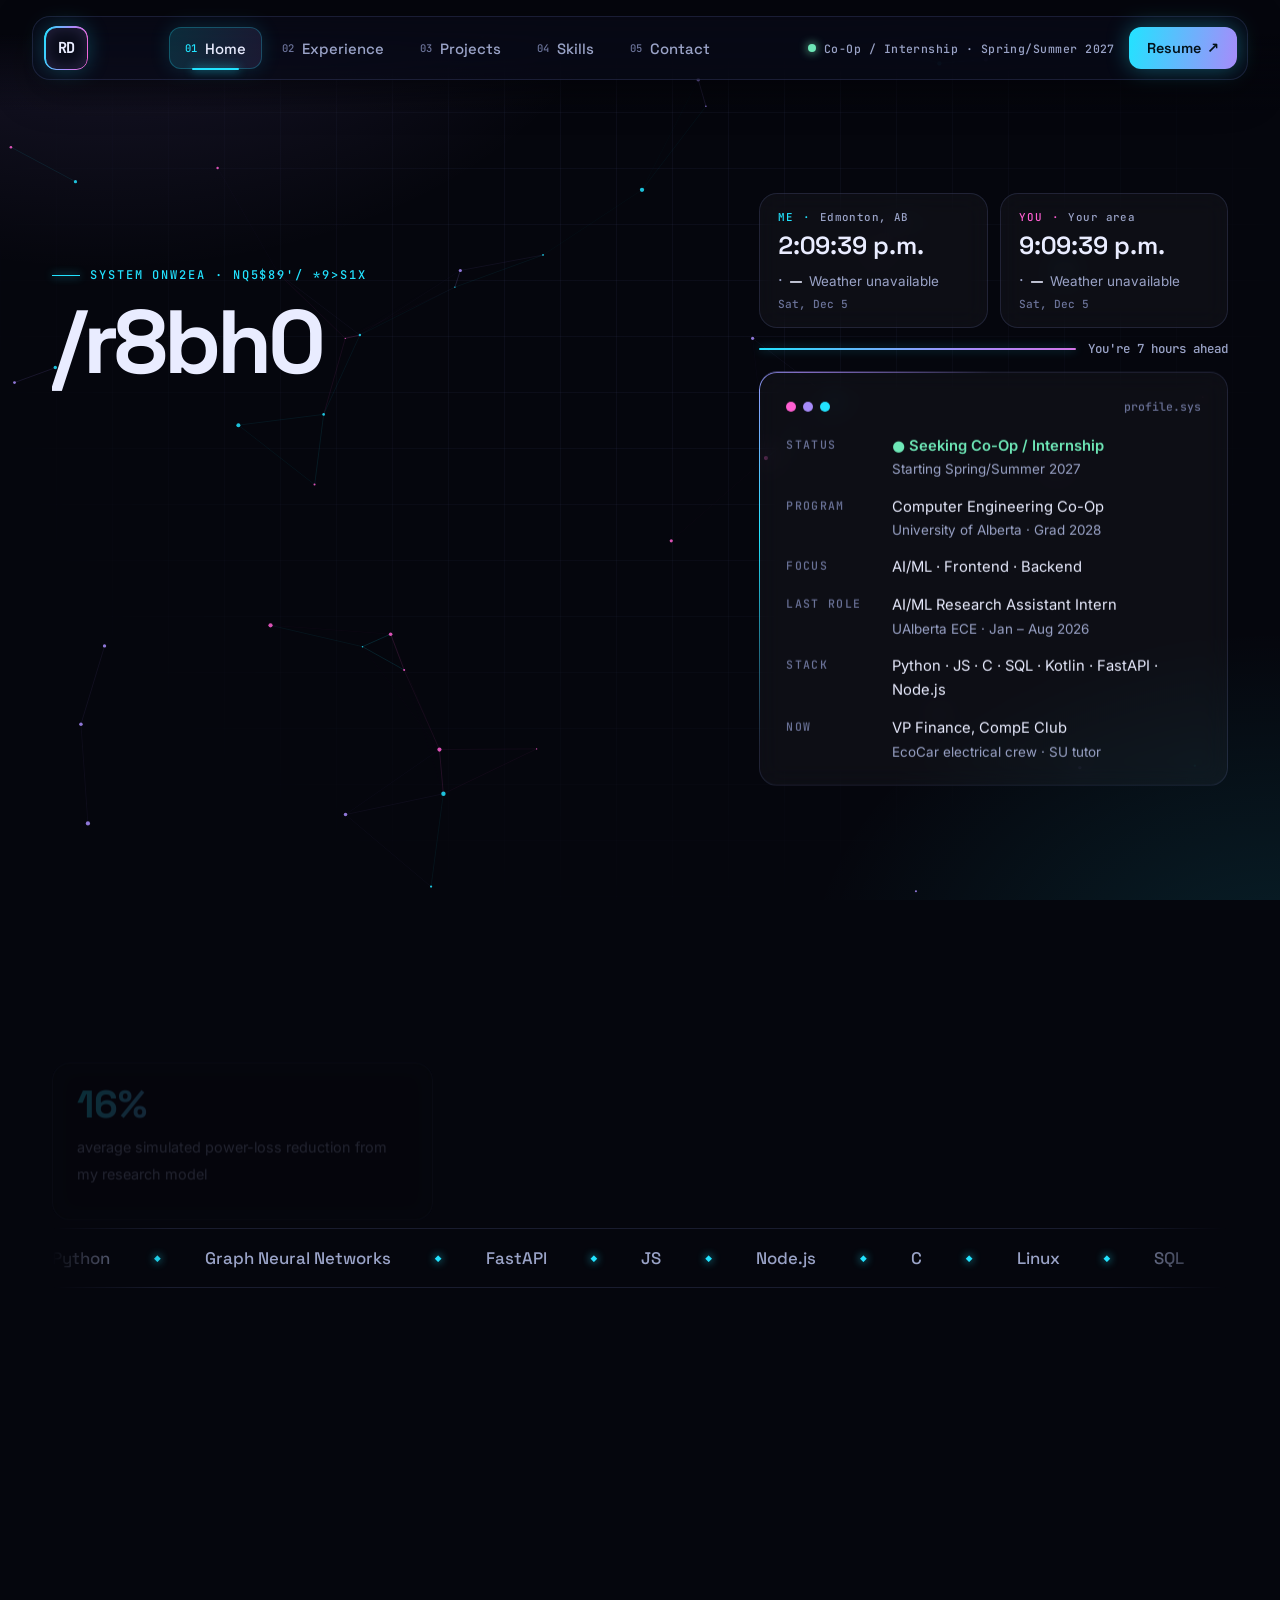
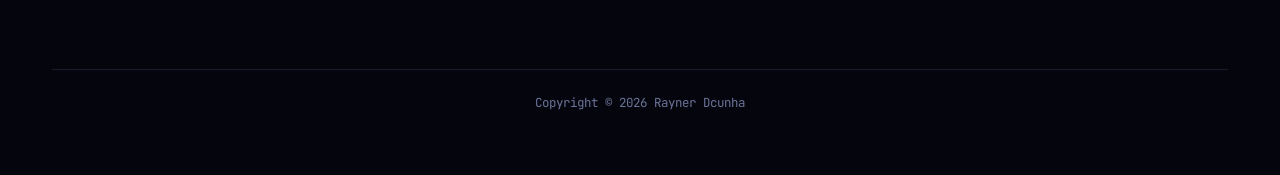
==== commit f71b21d5: "Fix privacy" ====
--- a/index.html
+++ b/index.html
@@ -168,8 +168,6 @@
 
     <footer class="footer">
       <span>Copyright © <span id="year">2026</span> Rayner Dcunha</span>
-      <a href="/privacy">Privacy</a>
-      <a href="/accessibility">Accessibility</a>
     </footer>
   </main>
   <script src="/assets/vendor/gsap.min.js" defer></script>
--- a/assets/css/main.css
+++ b/assets/css/main.css
@@ -354,7 +354,7 @@
 .proj__note { font: 500 0.74rem var(--font-mono); color: var(--dim); }
 
 /* Visual: live terminal */
-.term { position: absolute; inset: 0; padding: 22px 26px; font: 0.88rem/1.75 var(--font-mono); color: var(--text); white-space: pre-wrap; }
+.term { position: absolute; inset: 0; padding: 22px 26px; font: 0.88rem/1.75 var(--font-mono); color: var(--text); white-space: pre-wrap; overflow: hidden; }
 .term .p { color: var(--lime); }
 .term .o { color: var(--muted); }
 .term .ok { color: var(--cyan); }
@@ -653,3 +653,5 @@
 .sprite-hidden{position:absolute}
 .mt-18{margin-top:18px}
 .hud--center,.home__actions--center{justify-content:center}
+
+.form-note { margin: 12px 0 0; font: 0.78rem/1.5 var(--font-mono); color: var(--dim); }
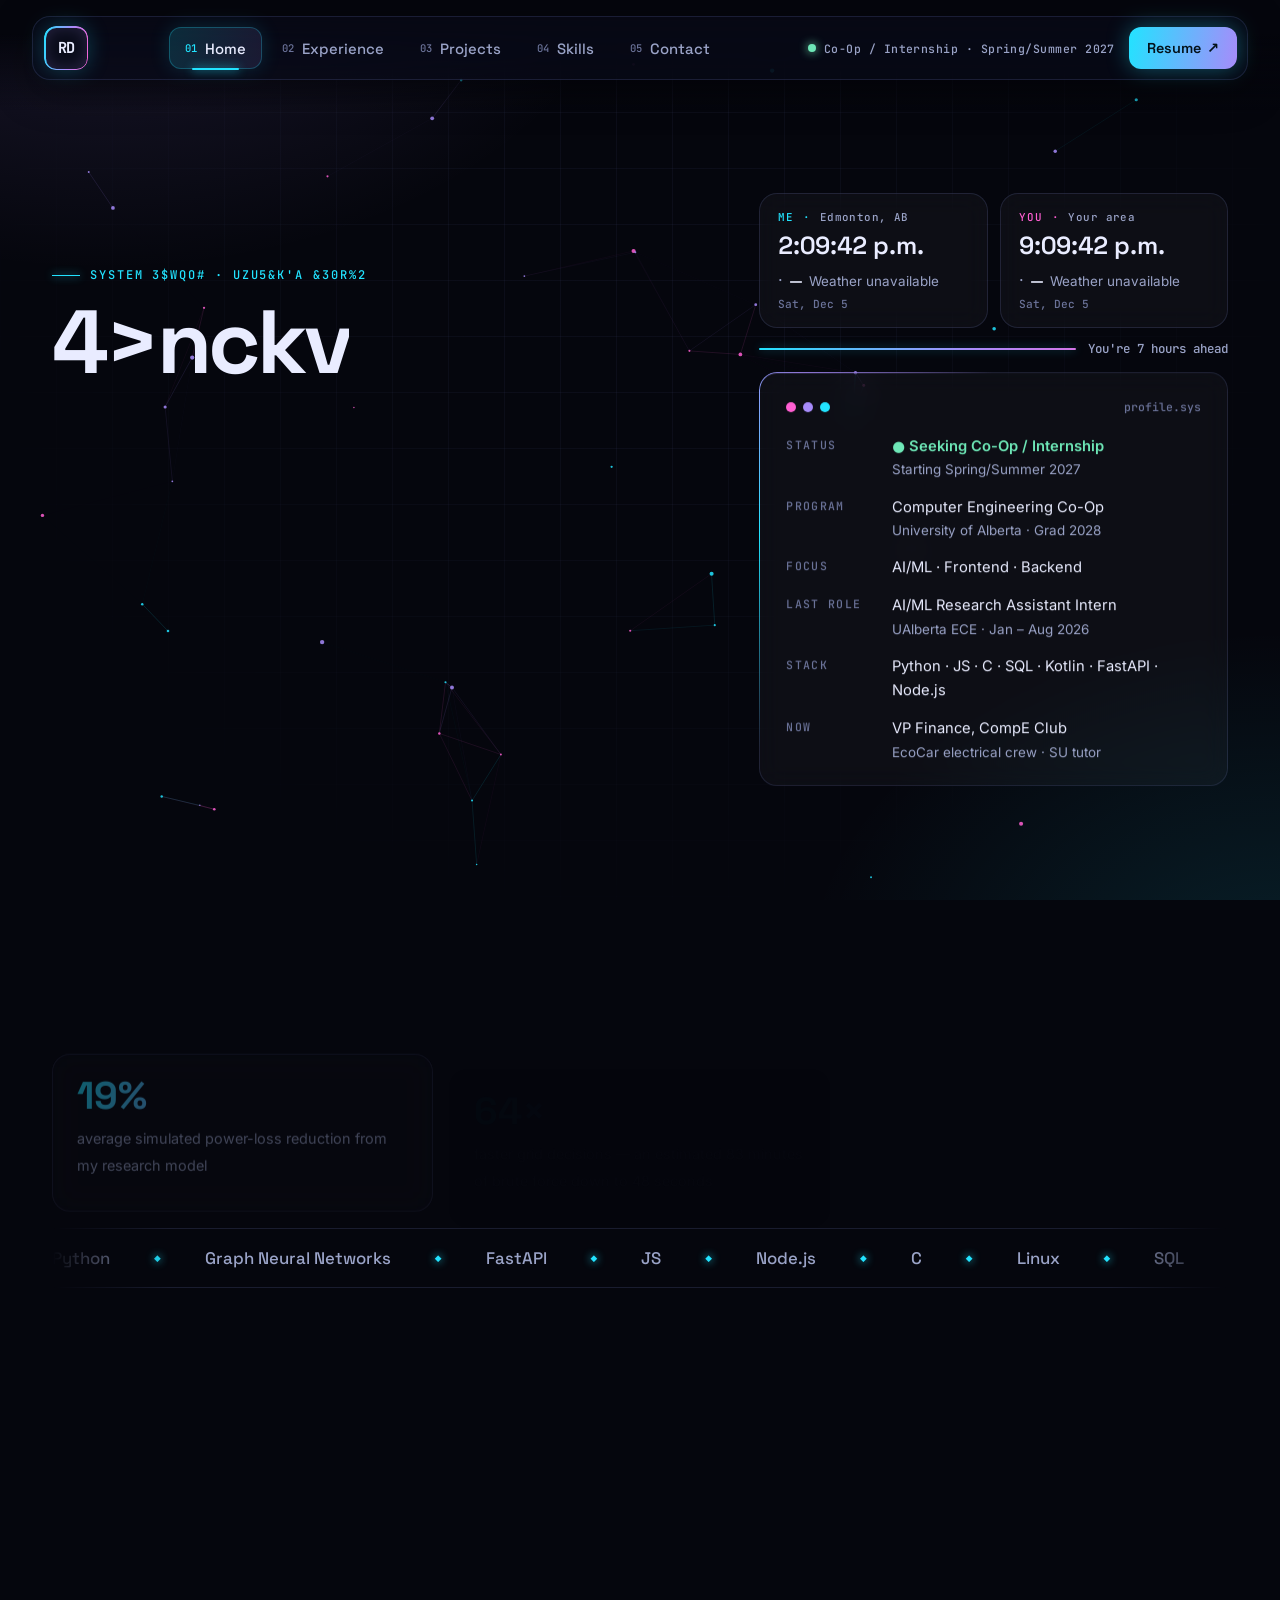
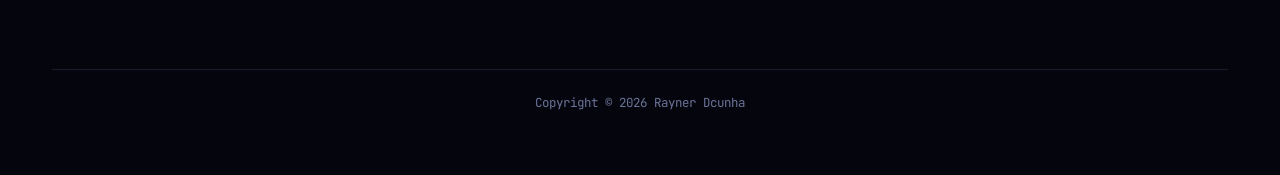
==== commit ff091842: "Fix meta data" ====
--- a/index.html
+++ b/index.html
@@ -4,14 +4,14 @@
   <meta charset="utf-8">
   <meta name="viewport" content="width=device-width, initial-scale=1">
   <title>Rayner Dcunha | Computer Engineering Co-Op Student</title>
-  <meta name="description" content="Rayner Dcunha — Computer Engineering Co-Op student at the University of Alberta building ML systems, full-stack web apps and systems software. Looking for a Co-Op/internship starting Spring/Summer 2027.">
+  <meta name="description" content="Rayner Dcunha, Computer Engineering Co-Op student at the University of Alberta building ML systems, web apps and systems software. Seeking a Co-Op for Spring/Summer 2027.">
   <meta name="author" content="Rayner Dcunha">
   <meta name="robots" content="index, follow, max-image-preview:large">
   <link rel="canonical" href="https://www.raynerdcunha.com/">
   <meta property="og:type" content="website">
   <meta property="og:site_name" content="Rayner's Domain">
   <meta property="og:title" content="Rayner Dcunha | Computer Engineering Co-Op Student">
-  <meta property="og:description" content="Rayner Dcunha — Computer Engineering Co-Op student at the University of Alberta building ML systems, full-stack web apps and systems software. Looking for a Co-Op/internship starting Spring/Summer 2027.">
+  <meta property="og:description" content="Rayner Dcunha, Computer Engineering Co-Op student at the University of Alberta building ML systems, web apps and systems software. Seeking a Co-Op for Spring/Summer 2027.">
   <meta property="og:url" content="https://www.raynerdcunha.com/">
   <meta property="og:image" content="https://www.raynerdcunha.com/assets/images/og-preview.png">
   <meta property="og:image:width" content="1200">
@@ -20,7 +20,7 @@
   <meta property="og:locale" content="en_CA">
   <meta name="twitter:card" content="summary_large_image">
   <meta name="twitter:title" content="Rayner Dcunha | Computer Engineering Co-Op Student">
-  <meta name="twitter:description" content="Rayner Dcunha — Computer Engineering Co-Op student at the University of Alberta building ML systems, full-stack web apps and systems software. Looking for a Co-Op/internship starting Spring/Summer 2027.">
+  <meta name="twitter:description" content="Rayner Dcunha, Computer Engineering Co-Op student at the University of Alberta building ML systems, web apps and systems software. Seeking a Co-Op for Spring/Summer 2027.">
   <meta name="twitter:image" content="https://www.raynerdcunha.com/assets/images/og-preview.png">
   <meta name="twitter:image:alt" content="Rayner's Domain: portfolio of Rayner Dcunha, Computer Engineering Co-Op student">
   <meta name="theme-color" content="#05060d">
@@ -123,7 +123,7 @@
     <h2 class="visually-hidden">Highlights</h2>
     <ul class="stats">
       <li class="stat glass glass--glow reveal"><span class="stat__num grad-text" data-count="31" data-suffix="%">31%</span><span class="stat__label">average simulated power-loss reduction from my research model</span></li>
-      <li class="stat glass glass--glow reveal d08"><span class="stat__num grad-text" data-count="103" data-suffix="×">103×</span><span class="stat__label">faster grid decisions — 83 minutes of brute force down to 48 seconds</span></li>
+      <li class="stat glass glass--glow reveal d08"><span class="stat__num grad-text" data-count="103" data-suffix="×">103×</span><span class="stat__label">faster grid decisions — an estimated 83 minutes of brute force down to 48 seconds</span></li>
       <li class="stat stat--lc glass glass--glow reveal d16">
         <a class="lc" href="https://leetcode.com/u/raynerdcunha/" target="_blank" rel="noopener noreferrer" aria-label="LeetCode profile: 163 problems solved. Opens in a new tab.">
           <span class="lc__main">
--- a/assets/css/main.css
+++ b/assets/css/main.css
@@ -655,3 +655,8 @@
 .hud--center,.home__actions--center{justify-content:center}
 
 .form-note { margin: 12px 0 0; font: 0.78rem/1.5 var(--font-mono); color: var(--dim); }
+
+/* Visitors who ask their device for less motion get no looping or sliding animations */
+@media (prefers-reduced-motion: reduce) {
+  *, *::before, *::after { animation-duration: .01ms !important; animation-iteration-count: 1 !important; transition-duration: .01ms !important; scroll-behavior: auto !important; }
+}
